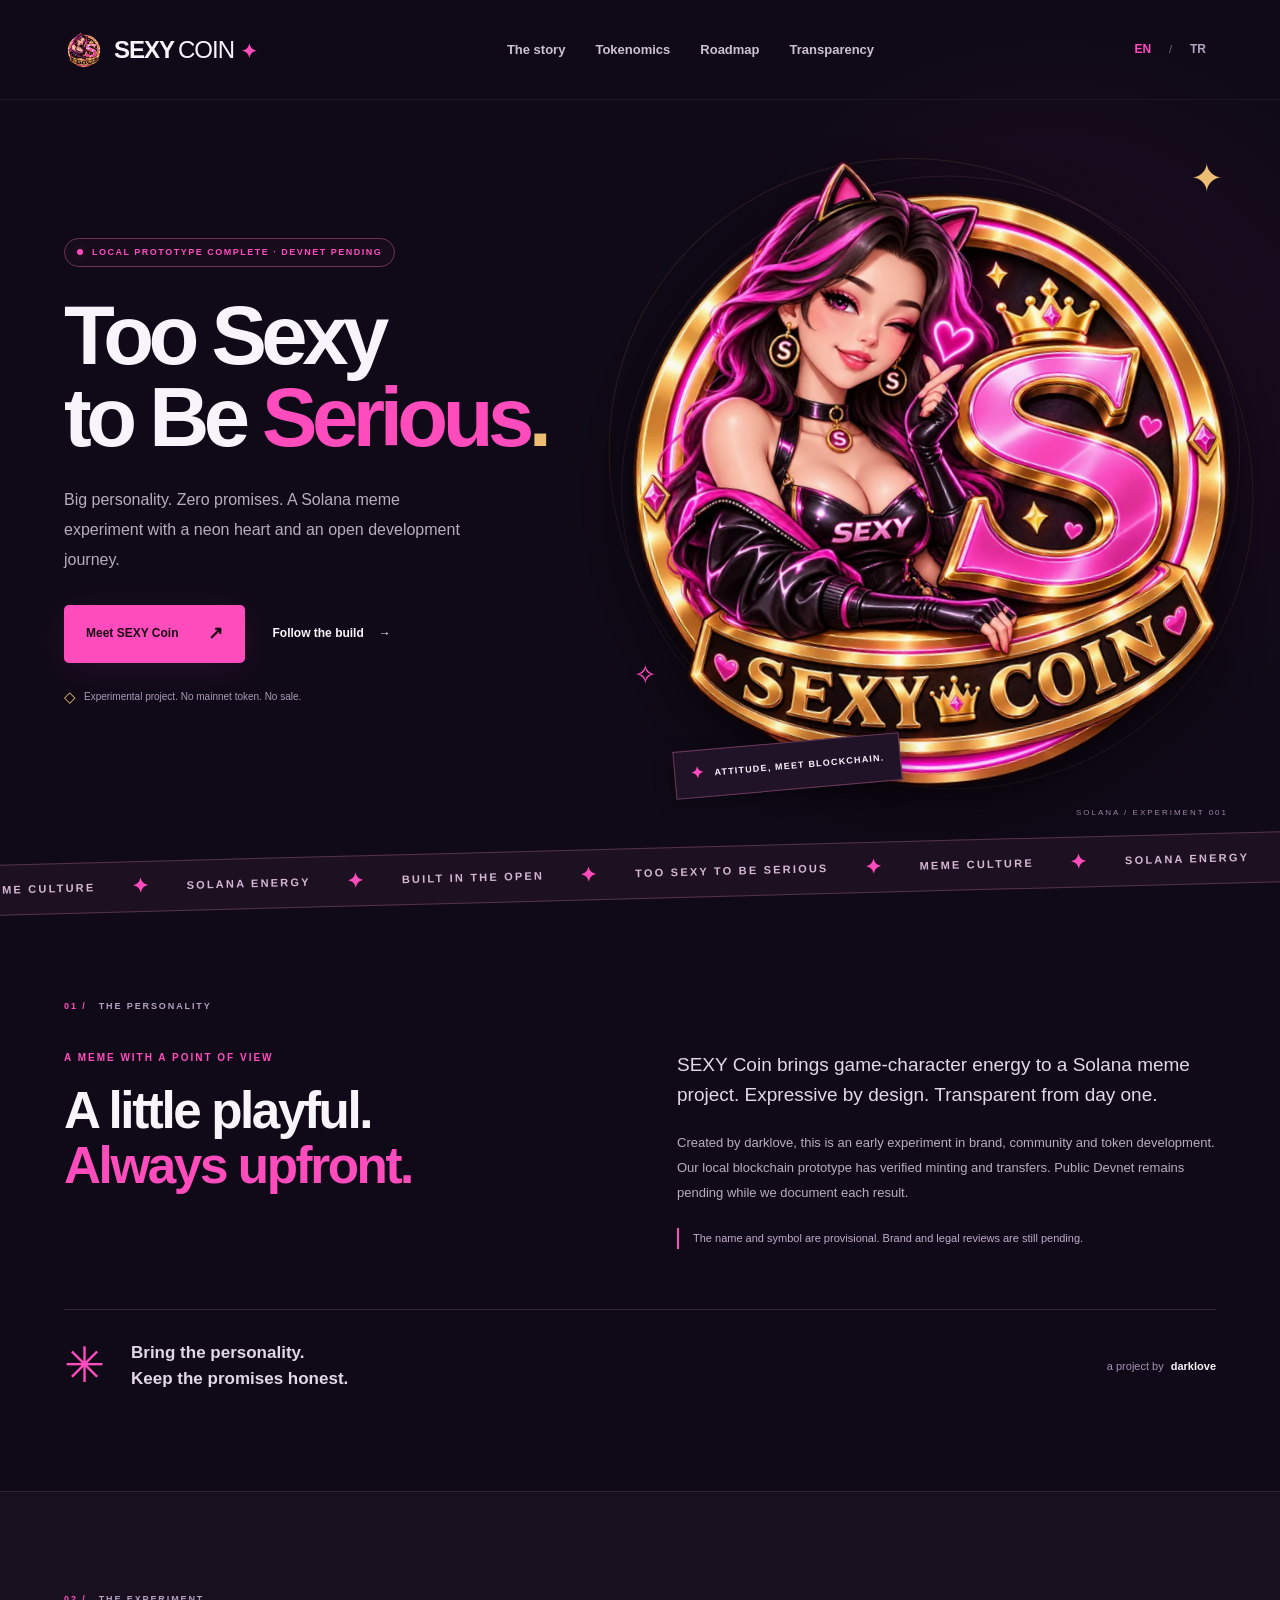
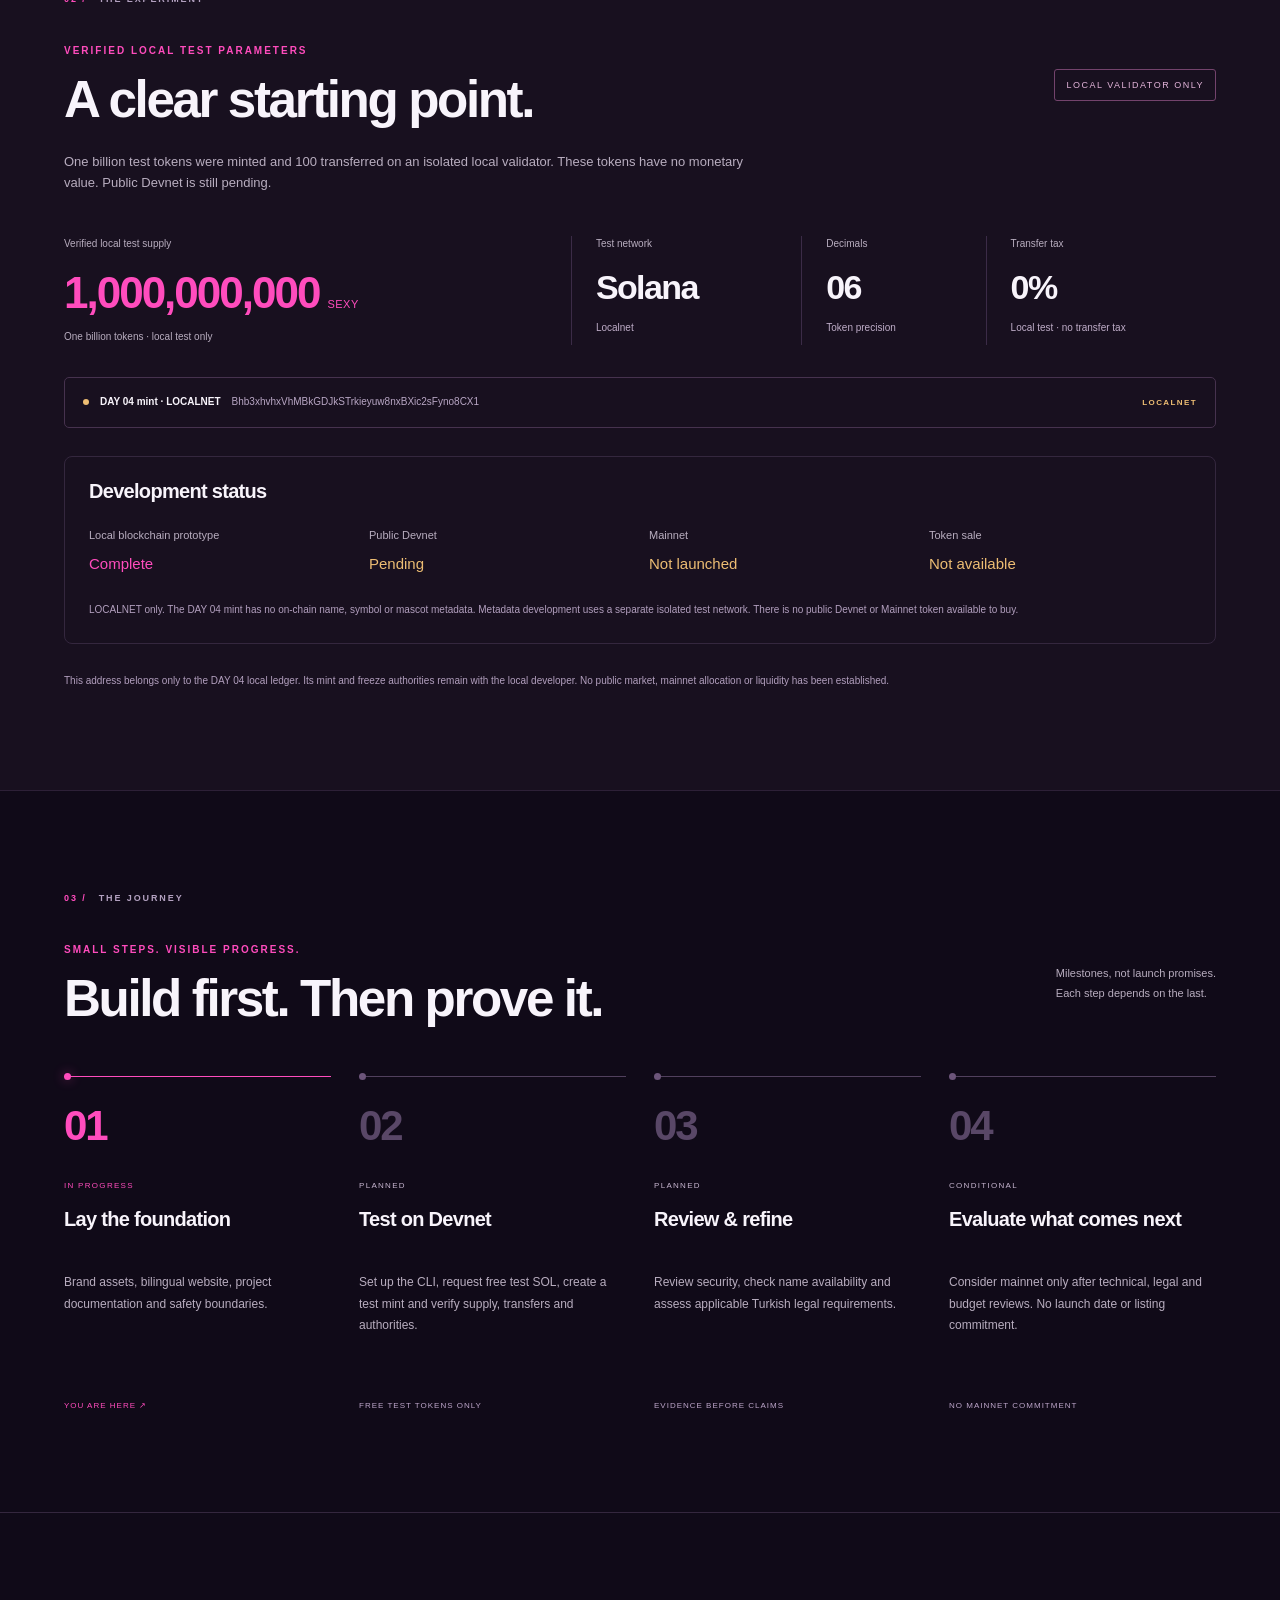
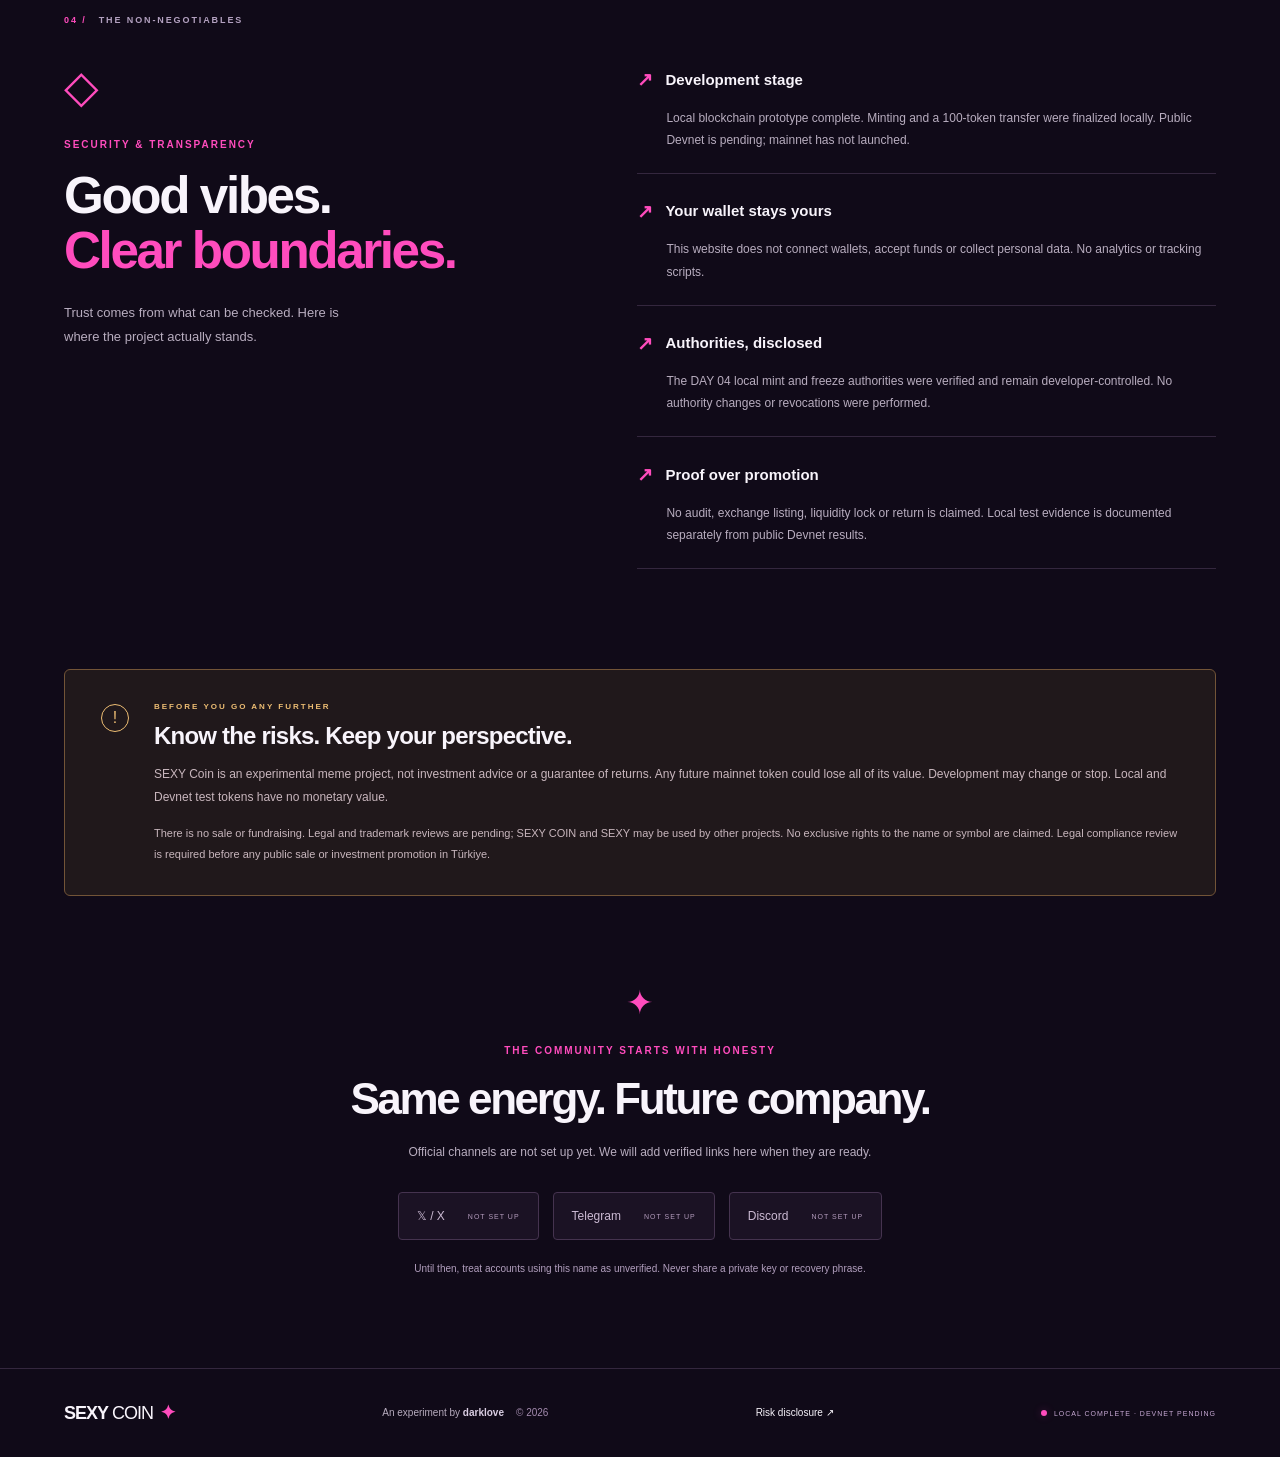
==== index.html @ 6f60ba25 "Publish informational local prototype and approved token identity assets" ====
<!doctype html>
<html lang="en">
<head>
  <meta charset="utf-8">
  <meta name="viewport" content="width=device-width, initial-scale=1">
  <meta name="theme-color" content="#100a18">
  <meta name="description" content="SEXY Coin — a Solana meme experiment by darklove. Local blockchain prototype complete; public Devnet pending. No mainnet token or sale.">
  <meta property="og:title" content="SEXY Coin · Too Sexy to Be Serious">
  <meta property="og:description" content="A little attitude. A lot of transparency. An experimental Solana project with a verified local blockchain prototype.">
  <meta property="og:type" content="website">
  <meta property="og:image" content="assets/social-card.png">
  <meta name="twitter:card" content="summary_large_image">
  <meta name="color-scheme" content="dark">
  <title>SEXY Coin · Too Sexy to Be Serious</title>
  <link rel="icon" href="assets/favicon.png" type="image/png">
  <link rel="stylesheet" href="styles.css">
  <script src="app.js" defer></script>
</head>
<body>
  <a class="skip-link" href="#main" data-i18n="skip">Skip to content</a>
  <div class="site-shell">
    <header class="site-header">
      <a class="wordmark" href="#home" aria-label="SEXY Coin home" data-i18n-aria="homeLabel">
        <img src="assets/favicon.png" width="40" height="40" alt="">
        <span>SEXY<span class="wordmark-light">COIN</span><span class="wordmark-star" aria-hidden="true">✦</span></span>
      </a>
      <nav class="desktop-nav" aria-label="Main navigation" data-i18n-aria="navLabel">
        <a href="#about" data-i18n="navAbout">The story</a>
        <a href="#tokenomics" data-i18n="navTokenomics">Tokenomics</a>
        <a href="#roadmap" data-i18n="navRoadmap">Roadmap</a>
        <a href="#security" data-i18n="navSecurity">Transparency</a>
      </nav>
      <div class="header-controls">
        <div class="language-switch" role="group" aria-label="Language" data-i18n-aria="languageLabel">
          <button type="button" data-language="en" aria-pressed="true" lang="en">EN</button>
          <span aria-hidden="true">/</span>
          <button type="button" data-language="tr" aria-pressed="false" lang="tr">TR</button>
        </div>
        <button class="menu-toggle" type="button" aria-expanded="false" aria-controls="mobile-nav" aria-label="Open navigation" data-i18n-aria="menuOpen"><span></span><span></span></button>
      </div>
      <nav id="mobile-nav" class="mobile-nav" aria-label="Mobile navigation" data-i18n-aria="mobileNavLabel" hidden>
        <a href="#about" data-i18n="navAbout">The story</a>
        <a href="#tokenomics" data-i18n="navTokenomics">Tokenomics</a>
        <a href="#roadmap" data-i18n="navRoadmap">Roadmap</a>
        <a href="#security" data-i18n="navSecurity">Transparency</a>
        <a href="#risk" data-i18n="navRisk">Read the risks</a>
      </nav>
    </header>

    <main id="main">
      <section id="home" class="hero section-wrap" aria-labelledby="hero-title">
        <div class="hero-copy">
          <p class="eyebrow status-pill"><span class="status-dot" aria-hidden="true"></span><span data-i18n="heroStatus">LOCAL PROTOTYPE COMPLETE · DEVNET PENDING</span></p>
          <h1 id="hero-title">Too Sexy<br>to Be <span class="serious">Serious<span class="title-dot">.</span></span></h1>
          <p class="hero-description" data-i18n="heroDescription">Big personality. Zero promises. A Solana meme experiment with a neon heart and an open development journey.</p>
          <div class="hero-actions">
            <a class="button button-primary" href="#about"><span data-i18n="explore">Meet SEXY Coin</span><span aria-hidden="true">↗</span></a>
            <a class="text-link" href="#roadmap"><span data-i18n="followBuild">Follow the build</span><span aria-hidden="true">→</span></a>
          </div>
          <p class="hero-note"><span aria-hidden="true">◇</span><span data-i18n="heroNote">Experimental project. No mainnet token. No sale.</span></p>
        </div>
        <div class="hero-art">
          <div class="orbit orbit-one" aria-hidden="true"></div><div class="orbit orbit-two" aria-hidden="true"></div>
          <span class="art-star star-one" aria-hidden="true">✦</span><span class="art-star star-two" aria-hidden="true">✧</span>
          <picture>
            <source type="image/webp" srcset="assets/mascot-480.webp 480w, assets/mascot-768.webp 768w, assets/mascot-1080.webp 1080w" sizes="(max-width: 760px) 90vw, 48vw">
            <img class="hero-mascot" src="assets/mascot-768.png" width="768" height="768" alt="SEXY Coin mascot with pink hair, cat ears and a gold coin emblem" data-i18n-alt="mascotAlt" fetchpriority="high">
          </picture>
          <div class="art-label"><span class="tiny-star" aria-hidden="true">✦</span><span data-i18n="artLabel">ATTITUDE, MEET BLOCKCHAIN.</span></div>
          <span class="art-coordinate" aria-hidden="true">SOLANA / EXPERIMENT 001</span>
        </div>
      </section>

      <div class="ticker" aria-hidden="true"><div>MEME CULTURE <span>✦</span> SOLANA ENERGY <span>✦</span> BUILT IN THE OPEN <span>✦</span> TOO SEXY TO BE SERIOUS <span>✦</span> MEME CULTURE <span>✦</span> SOLANA ENERGY <span>✦</span></div></div>

      <section id="about" class="about section-wrap section-space" aria-labelledby="about-title">
        <div class="section-index"><span>01 /</span><span data-i18n="aboutIndex">THE PERSONALITY</span></div>
        <div class="about-layout">
          <div><p class="eyebrow" data-i18n="aboutEyebrow">A MEME WITH A POINT OF VIEW</p><h2 id="about-title"><span data-i18n="aboutHeadingOne">A little playful.</span><br><span class="pink-text" data-i18n="aboutHeadingTwo">Always upfront.</span></h2></div>
          <div class="about-story"><p class="large-copy" data-i18n="aboutLead">SEXY Coin brings game-character energy to a Solana meme project. Expressive by design. Transparent from day one.</p><p data-i18n="aboutBody">Created by darklove, this is an early experiment in brand, community and token development. Our local blockchain prototype has verified minting and transfers. Public Devnet remains pending while we document each result.</p><p class="inline-note" data-i18n="aboutNote">The name and symbol are provisional. Brand and legal reviews are still pending.</p></div>
        </div>
        <div class="manifesto"><span aria-hidden="true">✳</span><p data-i18n="manifesto">Bring the personality.<br>Keep the promises honest.</p><span class="manifesto-credit">a project by <strong>darklove</strong></span></div>
      </section>

      <section id="tokenomics" class="tokenomics section-space" aria-labelledby="tokenomics-title">
        <div class="section-wrap">
          <div class="section-index"><span>02 /</span><span data-i18n="tokenIndex">THE EXPERIMENT</span></div>
          <div class="section-heading"><div><p class="eyebrow" data-i18n="tokenEyebrow">VERIFIED LOCAL TEST PARAMETERS</p><h2 id="tokenomics-title" data-i18n="tokenHeading">A clear starting point.</h2></div><span class="outline-badge" data-i18n="devnetOnly">LOCAL VALIDATOR ONLY</span></div>
          <p class="section-intro" data-i18n="tokenIntro">One billion test tokens were minted and 100 transferred on an isolated local validator. These tokens have no monetary value. Public Devnet is still pending.</p>
          <dl class="token-stats">
            <div class="stat-main"><dt data-i18n="supplyLabel">Verified local test supply</dt><dd>1,000,000,000<span>SEXY</span></dd><p data-i18n="supplyNote">One billion tokens · local test only</p></div>
            <div><dt data-i18n="networkLabel">Test network</dt><dd>Solana<span>Localnet</span></dd></div>
            <div><dt data-i18n="decimalsLabel">Decimals</dt><dd>06<span data-i18n="precision">Token precision</span></dd></div>
            <div><dt data-i18n="taxLabel">Transfer tax</dt><dd>0%<span data-i18n="taxNote">Local test · no transfer tax</span></dd></div>
          </dl>
          <div class="mint-status"><span class="status-dot muted-dot" aria-hidden="true"></span><strong data-i18n="mintLabel">DAY 04 mint · LOCALNET</strong><span data-i18n="mintValue">Bhb3xhvhxVhMBkGDJkSTrkieyuw8nxBXic2sFyno8CX1</span><span class="mint-tag" data-i18n="mintTag">LOCALNET</span></div>

          <div class="development-status" aria-labelledby="development-title">
            <h3 id="development-title" data-i18n="developmentHeading">Development status</h3>
            <dl class="development-grid">
              <div data-status="local"><dt data-i18n="localPrototype">Local blockchain prototype</dt><dd data-i18n="localComplete">Complete</dd></div>
              <div data-status="devnet"><dt data-i18n="publicDevnet">Public Devnet</dt><dd data-i18n="devnetPending">Pending</dd></div>
              <div data-status="mainnet"><dt>Mainnet</dt><dd data-i18n="mainnetNotLaunched">Not launched</dd></div>
              <div data-status="sale"><dt data-i18n="tokenSale">Token sale</dt><dd data-i18n="saleNotAvailable">Not available</dd></div>
            </dl>
            <p class="fine-print" data-i18n="localIdentityNote">LOCALNET only. The DAY 04 mint has no on-chain name, symbol or mascot metadata. Metadata development uses a separate isolated test network. There is no public Devnet or Mainnet token available to buy.</p>
          </div>
          <p class="fine-print" data-i18n="allocationNote">This address belongs only to the DAY 04 local ledger. Its mint and freeze authorities remain with the local developer. No public market, mainnet allocation or liquidity has been established.</p>
        </div>
      </section>

      <section id="roadmap" class="roadmap section-wrap section-space" aria-labelledby="roadmap-title">
        <div class="section-index"><span>03 /</span><span data-i18n="roadmapIndex">THE JOURNEY</span></div>
        <div class="section-heading"><div><p class="eyebrow" data-i18n="roadmapEyebrow">SMALL STEPS. VISIBLE PROGRESS.</p><h2 id="roadmap-title" data-i18n="roadmapHeading">Build first. Then prove it.</h2></div><p class="heading-aside" data-i18n="roadmapAside">Milestones, not launch promises.<br>Each step depends on the last.</p></div>
        <ol class="roadmap-list">
          <li class="current"><div class="phase-marker">01</div><span class="phase-status" data-i18n="inProgress">IN PROGRESS</span><h3 data-i18n="phase1Title">Lay the foundation</h3><p data-i18n="phase1Body">Brand assets, bilingual website, project documentation and safety boundaries.</p><span class="phase-foot" data-i18n="phase1Foot">YOU ARE HERE ↗</span></li>
          <li><div class="phase-marker">02</div><span class="phase-status" data-i18n="planned">PLANNED</span><h3 data-i18n="phase2Title">Test on Devnet</h3><p data-i18n="phase2Body">Set up the CLI, request free test SOL, create a test mint and verify supply, transfers and authorities.</p><span class="phase-foot" data-i18n="phase2Foot">FREE TEST TOKENS ONLY</span></li>
          <li><div class="phase-marker">03</div><span class="phase-status" data-i18n="planned">PLANNED</span><h3 data-i18n="phase3Title">Review & refine</h3><p data-i18n="phase3Body">Review security, check name availability and assess applicable Turkish legal requirements.</p><span class="phase-foot" data-i18n="phase3Foot">EVIDENCE BEFORE CLAIMS</span></li>
          <li><div class="phase-marker">04</div><span class="phase-status" data-i18n="conditional">CONDITIONAL</span><h3 data-i18n="phase4Title">Evaluate what comes next</h3><p data-i18n="phase4Body">Consider mainnet only after technical, legal and budget reviews. No launch date or listing commitment.</p><span class="phase-foot" data-i18n="phase4Foot">NO MAINNET COMMITMENT</span></li>
        </ol>
      </section>

      <section id="security" class="security section-wrap section-space" aria-labelledby="security-title">
        <div class="section-index"><span>04 /</span><span data-i18n="securityIndex">THE NON-NEGOTIABLES</span></div>
        <div class="security-layout"><div class="security-copy"><span class="security-symbol" aria-hidden="true">◇</span><p class="eyebrow" data-i18n="securityEyebrow">SECURITY & TRANSPARENCY</p><h2 id="security-title"><span data-i18n="securityHeadingOne">Good vibes.</span><br><span class="pink-text" data-i18n="securityHeadingTwo">Clear boundaries.</span></h2><p data-i18n="securityIntro">Trust comes from what can be checked. Here is where the project actually stands.</p></div>
        <dl class="transparency-list">
          <div><dt><span aria-hidden="true">↗</span><span data-i18n="security1Title">Development stage</span></dt><dd data-i18n="security1Body">Local blockchain prototype complete. Minting and a 100-token transfer were finalized locally. Public Devnet is pending; mainnet has not launched.</dd></div>
          <div><dt><span aria-hidden="true">↗</span><span data-i18n="security2Title">Your wallet stays yours</span></dt><dd data-i18n="security2Body">This website does not connect wallets, accept funds or collect personal data. No analytics or tracking scripts.</dd></div>
          <div><dt><span aria-hidden="true">↗</span><span data-i18n="security3Title">Authorities, disclosed</span></dt><dd data-i18n="security3Body">The DAY 04 local mint and freeze authorities were verified and remain developer-controlled. No authority changes or revocations were performed.</dd></div>
          <div><dt><span aria-hidden="true">↗</span><span data-i18n="security4Title">Proof over promotion</span></dt><dd data-i18n="security4Body">No audit, exchange listing, liquidity lock or return is claimed. Local test evidence is documented separately from public Devnet results.</dd></div>
        </dl></div>
      </section>

      <section id="risk" class="risk section-wrap" aria-labelledby="risk-title"><div class="risk-panel"><div class="risk-icon" aria-hidden="true">!</div><div><p class="eyebrow" data-i18n="riskEyebrow">BEFORE YOU GO ANY FURTHER</p><h2 id="risk-title" data-i18n="riskHeading">Know the risks. Keep your perspective.</h2><p data-i18n="riskBody">SEXY Coin is an experimental meme project, not investment advice or a guarantee of returns. Any future mainnet token could lose all of its value. Development may change or stop. Local and Devnet test tokens have no monetary value.</p><p class="risk-secondary" data-i18n="riskSecondary">There is no sale or fundraising. Legal and trademark reviews are pending; SEXY COIN and SEXY may be used by other projects. No exclusive rights to the name or symbol are claimed. Legal compliance review is required before any public sale or investment promotion in Türkiye.</p></div></div></section>

      <section id="community" class="community section-wrap section-space" aria-labelledby="community-title"><span class="community-star" aria-hidden="true">✦</span><p class="eyebrow" data-i18n="communityEyebrow">THE COMMUNITY STARTS WITH HONESTY</p><h2 id="community-title" data-i18n="communityHeading">Same energy. Future company.</h2><p data-i18n="communityBody">Official channels are not set up yet. We will add verified links here when they are ready.</p><div class="community-links"><button type="button" disabled><span>𝕏 / X</span><small data-i18n="notSetUp">NOT SET UP</small></button><button type="button" disabled><span>Telegram</span><small data-i18n="notSetUp">NOT SET UP</small></button><button type="button" disabled><span>Discord</span><small data-i18n="notSetUp">NOT SET UP</small></button></div><p class="fine-print" data-i18n="communityNote">Until then, treat accounts using this name as unverified. Never share a private key or recovery phrase.</p></section>
    </main>

    <footer class="site-footer section-wrap"><a class="wordmark footer-wordmark" href="#home"><span>SEXY<span class="wordmark-light">COIN</span><span class="wordmark-star" aria-hidden="true">✦</span></span></a><p><span data-i18n="footerBy">An experiment by</span> <strong>darklove</strong><span class="footer-year">© 2026</span></p><a href="#risk" data-i18n="footerRisk">Risk disclosure ↗</a><span class="footer-network"><span class="status-dot" aria-hidden="true"></span><span data-i18n="footerStatus">LOCAL COMPLETE · DEVNET PENDING</span></span></footer>
  </div>
  <noscript><p class="noscript-note">English content is available without JavaScript. Türkçe dil seçimi ve mobil menü için JavaScript gerekir; bölüm bağlantıları: <a href="#about">Hakkında</a> · <a href="#tokenomics">Tokenomics</a> · <a href="#roadmap">Yol haritası</a> · <a href="#security">Şeffaflık</a> · <a href="#risk">Riskler</a>.</p></noscript>
</body>
</html>
---- styles.css ----
@charset "UTF-8";
:root{--bg:#100a18;--surface:#17101f;--text:#f8f4fb;--muted:#b8adbf;--pink:#ff4cbd;--purple:#b79aff;--gold:#edbd73;--line:#34273e;--font:"Segoe UI",Arial,sans-serif}
*{box-sizing:border-box}html{scroll-behavior:smooth;scroll-padding-top:100px}body{margin:0;background:var(--bg);color:var(--text);font-family:var(--font);font-size:16px;line-height:1.65;-webkit-font-smoothing:antialiased}button,a{-webkit-tap-highlight-color:transparent}a{color:inherit;text-decoration:none}button{font:inherit}button:not(:disabled),a{touch-action:manipulation}button:not(:disabled){cursor:pointer}button:disabled{cursor:default}a:focus-visible,button:focus-visible{outline:3px solid var(--gold);outline-offset:6px}img{display:block;max-width:100%;height:auto}h1,h2,h3,p{margin:0}h1,h2,h3{line-height:1.08}h2{font-size:clamp(34px,4vw,54px);letter-spacing:-2.4px;font-weight:750}h3{font-size:22px;letter-spacing:-.7px}p{color:var(--muted)}.site-shell{overflow:clip}.section-wrap{max-width:1328px;padding-left:64px;padding-right:64px;margin:0 auto}.section-space{padding-top:100px;padding-bottom:100px}.site-header{height:100px;max-width:1440px;padding:0 64px;display:flex;align-items:center;justify-content:space-between;margin:auto;border-bottom:1px solid #ffffff0b;position:relative;z-index:5}.wordmark{display:inline-flex;align-items:center;gap:10px;font-weight:900;font-size:24px;letter-spacing:-1px;white-space:nowrap}.wordmark-light{font-weight:400;margin-left:4px}.wordmark-star{font-size:19px;color:var(--pink);margin-left:7px}.desktop-nav{display:flex;align-items:center;gap:30px;font-size:13px;font-weight:600;color:#ccc1d2}.desktop-nav a:hover,.text-link:hover,.site-footer a:hover{color:var(--pink)}.header-controls{display:flex;align-items:center;gap:16px}.language-switch{display:flex;align-items:center;gap:8px;font-size:11px;color:#74657c;white-space:nowrap}.language-switch button{border:0;background:none;color:#b2a4bd;padding:11px 6px;min-width:36px;min-height:44px;font-size:12px;font-weight:700}.language-switch button[aria-pressed=true]{color:var(--pink)}.menu-toggle{display:none}.mobile-nav[hidden]{display:none}.skip-link{position:fixed;top:-100px;left:16px;background:var(--pink);color:#180a17;padding:12px;z-index:99}.skip-link:focus{top:12px}.hero{display:grid;grid-template-columns:1.02fr 1fr;align-items:center;min-height:700px;position:relative;padding-top:54px;padding-bottom:55px}.hero:before{content:"";width:750px;height:750px;position:absolute;right:-150px;top:-85px;pointer-events:none;background:radial-gradient(ellipse,#a913731c,transparent 67%)}.hero-copy{position:relative;z-index:2}.eyebrow{font-size:10px;font-weight:750;letter-spacing:2px;color:var(--pink);text-transform:uppercase}.status-pill{display:inline-flex;align-items:center;gap:9px;border:1px solid #713354;border-radius:30px;padding:6px 12px;font-size:9px;letter-spacing:1.5px;background:#ff4cbd06}.status-dot{display:inline-block;width:6px;height:6px;background:var(--pink);border-radius:50%;flex-shrink:0;box-shadow:0 0 9px #ff4cbd44}.hero h1{font-size:clamp(64px,6.5vw,94px);letter-spacing:-5.5px;line-height:.99;margin-top:28px;font-weight:850;position:relative}.serious{color:var(--pink)}.title-dot{color:var(--gold)}.hero-description{font-size:16px;max-width:415px;line-height:1.85;margin-top:26px}.hero-actions{display:flex;align-items:center;gap:27px;margin-top:31px}.button{display:inline-flex;align-items:center;justify-content:center;gap:30px;padding:14px 22px;font-size:12px;font-weight:750;border-radius:5px;min-height:48px}.button-primary{background:var(--pink);color:#180b15;box-shadow:0 6px 34px #ff4cbd16;transition:background .2s,transform .2s}.button-primary:hover{background:#ff83d0;transform:translateY(-2px)}.button-primary span:last-child{font-size:18px}.text-link{display:inline-flex;gap:15px;font-size:12px;font-weight:650;align-items:center;min-height:44px}.hero-note{font-size:10px;display:flex;align-items:center;gap:8px;margin-top:22px;color:#ab9bb5}.hero-note>span:first-child{color:var(--gold);font-size:15px}.hero-art{position:relative;min-width:0;isolation:isolate;aspect-ratio:1;display:flex;align-items:center;justify-content:center}.hero-art picture{display:block;width:112%;max-width:none;position:relative;z-index:1;flex-shrink:0}.hero-mascot{filter:drop-shadow(0 14px 35px #050206);transform:rotate(-6deg);width:100%}.orbit{position:absolute;border:1px solid #8b517b40;width:110%;height:92%;border-radius:50%;transform:rotate(-28deg);z-index:0}.orbit-two{width:116%;height:96%;transform:rotate(37deg);border-color:#c59c5726}.art-star{position:absolute;color:var(--gold);z-index:2}.star-one{right:-8px;top:-9px;font-size:40px}.star-two{left:-12px;bottom:95px;font-size:27px;color:var(--pink)}.art-label{position:absolute;z-index:3;bottom:2px;left:5%;background:#201328;border:1px solid #6a3858;padding:10px 15px;display:flex;gap:10px;align-items:center;transform:rotate(-5deg);font-size:9px;font-weight:700;letter-spacing:1.2px;box-shadow:0 6px 20px #0005}.tiny-star{color:var(--pink);font-size:16px}.art-coordinate{position:absolute;right:-12px;bottom:-26px;font-size:8px;letter-spacing:2px;color:#9b88a7}.ticker{height:51px;display:flex;align-items:center;overflow:hidden;border-top:1px solid #543349;border-bottom:1px solid #543349;background:#1d1021;transform:rotate(-1.5deg);width:103%;margin-left:-1.5%;position:relative}.ticker>div{display:flex;gap:36px;align-items:center;white-space:nowrap;color:#d4b8d2;font-size:11px;letter-spacing:2.2px;font-weight:650}.ticker span{color:var(--pink);font-size:20px}.section-index{display:flex;gap:12px;font-size:9px;letter-spacing:1.9px;font-weight:650;color:#b3a1c0;margin-bottom:36px}.section-index>span:first-child{color:var(--pink)}.about-layout{display:grid;grid-template-columns:1fr 1fr;gap:74px}.about h2{margin-top:17px}.pink-text{color:var(--pink)}.about-story .large-copy{font-size:19px;line-height:1.6;color:#e2d8e8;margin-bottom:21px}.about-story>p:not(.large-copy){font-size:13px;line-height:1.9}.about-story .inline-note{font-size:11px!important;border-left:2px solid var(--pink);padding-left:14px;margin-top:23px;color:#c0accb}.manifesto{display:flex;align-items:center;gap:26px;margin-top:60px;border-top:1px solid var(--line);padding-top:30px}.manifesto>span:first-child{font-size:49px;line-height:1;color:var(--pink)}.manifesto p{color:#e2d8e8;font-size:17px;line-height:1.5;font-weight:550}.manifesto-credit{margin-left:auto;color:#a791b4;font-size:11px}.manifesto-credit strong{color:var(--text);font-weight:600;margin-left:4px}.tokenomics{background:#18101f;border-top:1px solid #2d2037;border-bottom:1px solid #2d2037}.section-heading{display:flex;justify-content:space-between;gap:25px;align-items:center}.section-heading h2{margin-top:12px}.outline-badge{display:inline-block;border:1px solid #73436c;color:#e3b4da;font-size:9px;letter-spacing:1.5px;padding:8px 11px;border-radius:3px;white-space:nowrap}.section-intro{font-size:13px;max-width:700px;margin-top:24px}.token-stats{display:grid;grid-template-columns:2.2fr 1fr .8fr 1fr;margin:42px 0 32px}.token-stats>div{padding:0 24px;border-left:1px solid #3b2b47}.token-stats>div:first-child{padding-left:0;border-left:0}.token-stats dt{font-size:10px;color:var(--muted);margin-bottom:17px}.token-stats dd{font-size:34px;font-weight:650;line-height:1.1;margin:0;letter-spacing:-1.6px}.token-stats dd span{font-size:10px;letter-spacing:0;font-weight:500;line-height:1.6;display:block;color:#bfadc8;margin-top:13px}.token-stats .stat-main dd{font-size:44px;letter-spacing:-2px;color:var(--pink)}.token-stats .stat-main dd span{display:inline-block;margin:0 0 0 8px;color:var(--pink);font-size:11px;letter-spacing:.5px}.stat-main>p{font-size:10px;margin-top:11px}.mint-status{display:flex;align-items:center;gap:11px;border:1px solid #46324e;border-radius:5px;padding:16px 18px;font-size:10px;flex-wrap:wrap}.muted-dot{background:var(--gold);box-shadow:none}.mint-status strong{font-weight:650}.mint-status>span:nth-last-child(2){color:#b8a6c4}.mint-tag{margin-left:auto;color:var(--gold);font-size:8px;font-weight:750;letter-spacing:1.4px}.fine-print{font-size:10px;line-height:1.8;color:#b29fbe;margin-top:17px}.heading-aside{font-size:11px;line-height:1.8;max-width:220px}.roadmap-list{list-style:none;display:grid;grid-template-columns:repeat(4,1fr);padding:0;gap:28px;margin:50px 0 0}.roadmap-list li{border-top:1px solid #51405d;padding-top:28px;position:relative}.roadmap-list li:before{content:"";position:absolute;width:7px;height:7px;top:-4px;left:0;background:#6c557a;border-radius:50%}.roadmap-list .current{border-top-color:var(--pink)}.roadmap-list .current:before{background:var(--pink);box-shadow:0 0 12px #ff4cbd77}.phase-marker{font-size:42px;line-height:1;color:#594767;font-weight:700;letter-spacing:-2px;margin-bottom:23px}.current .phase-marker{color:var(--pink)}.phase-status{font-size:8px;letter-spacing:1.3px;color:#c6b5cf}.current .phase-status{color:var(--pink)}.roadmap-list h3{margin-top:13px;min-height:48px;font-size:20px}.roadmap-list p{font-size:12px;line-height:1.8;margin-top:15px;min-height:105px}.phase-foot{display:block;font-size:8px;letter-spacing:1px;color:#bda6ca;margin-top:22px}.current .phase-foot{color:var(--pink)}.security{border-top:1px solid var(--line)}.security-layout{display:grid;grid-template-columns:.9fr 1.1fr;gap:100px}.security-symbol{font-size:45px;color:var(--pink);line-height:1;display:block;margin-bottom:28px}.security-copy h2{margin-top:14px}.security-copy>p:last-child{font-size:13px;line-height:1.8;margin-top:23px;max-width:310px}.transparency-list{margin:0}.transparency-list>div{padding:22px 0;border-bottom:1px solid var(--line)}.transparency-list>div:first-child{padding-top:0}.transparency-list dt{display:flex;align-items:center;gap:12px;font-size:15px;font-weight:600}.transparency-list dt>span:first-child{color:var(--pink);font-size:19px}.transparency-list dd{font-size:12px;color:var(--muted);line-height:1.85;margin:11px 0 0 29px}.risk-panel{display:flex;gap:25px;padding:30px 36px;border:1px solid #725437;background:#20181b;border-radius:6px}.risk-icon{border:1px solid var(--gold);color:var(--gold);border-radius:50%;height:28px;width:28px;display:flex;align-items:center;justify-content:center;flex-shrink:0;margin-top:4px;font-size:16px}.risk .eyebrow{color:var(--gold);font-size:8px}.risk h2{font-size:24px;letter-spacing:-.8px;margin-top:10px}.risk p:not(.eyebrow){font-size:12px;line-height:1.9;color:#c8b6bd;margin-top:14px}.risk .risk-secondary{font-size:11px!important}.community{text-align:center;padding-top:90px;padding-bottom:90px}.community-star{display:inline-block;font-size:33px;line-height:1;color:var(--pink);margin-bottom:24px}.community h2{font-size:44px;margin-top:16px}.community>p:not(.eyebrow){font-size:12px;margin-top:20px}.community-links{display:flex;gap:14px;justify-content:center;margin-top:30px}.community-links button{display:flex;align-items:center;gap:23px;background:#1b1224;border:1px solid #45334f;border-radius:4px;color:#cbbad3;padding:13px 18px;font-size:12px;opacity:1;min-height:48px}.community-links small{font-size:7px;color:#b49cbd;letter-spacing:1px}.community .fine-print{font-size:10px!important;max-width:650px;margin:20px auto 0}.site-footer{padding-top:28px;padding-bottom:28px;border-top:1px solid var(--line);display:flex;align-items:center;justify-content:space-between;gap:24px}.footer-wordmark{font-size:18px}.site-footer>p,.site-footer>a:not(.wordmark){font-size:10px}.site-footer strong{font-weight:600;color:#d9cde2}.footer-year{margin-left:12px;color:#a38bae}.footer-network{font-size:7px;letter-spacing:1px;color:#c7a9d4;display:flex;align-items:center;gap:7px}.noscript-note{background:#281730;color:white;padding:20px;font-size:13px;text-align:center}.noscript-note a{text-decoration:underline}
@media(min-width:1450px){.hero{min-height:760px}.hero h1{font-size:96px}}
@media(max-width:1100px){.section-wrap{padding-left:40px;padding-right:40px}.site-header{padding:0 40px}.desktop-nav{gap:20px;font-size:12px}.hero{min-height:650px}.hero h1{font-size:76px;letter-spacing:-4.5px}.hero-description{font-size:14px;max-width:350px}.hero-actions{gap:16px}.button{gap:20px;padding:13px 18px}.hero-art picture{width:108%}.art-label{font-size:7px;left:0}.token-stats .stat-main dd{font-size:36px}.token-stats dd{font-size:29px}.token-stats>div{padding:0 18px}.security-layout{gap:60px}.roadmap-list{gap:20px}.roadmap-list h3{font-size:18px}.roadmap-list p{min-height:130px}.site-footer{gap:15px}.footer-network{font-size:6px}}
@media(max-width:900px){.desktop-nav{gap:15px}.wordmark{font-size:20px;gap:6px}.wordmark img{width:32px;height:32px}.hero h1{font-size:65px;letter-spacing:-4px}.hero{min-height:600px}.hero-actions{gap:10px;flex-wrap:wrap}.text-link{font-size:11px}.hero-note{font-size:9px;max-width:300px}.art-coordinate{font-size:6px}.about-layout{gap:40px}.token-stats{grid-template-columns:1.6fr 1fr}.token-stats>div{padding:20px 24px}.token-stats>div:nth-child(3){border-left:0;padding-left:0}.token-stats>div:first-child{padding-top:20px}.token-stats dd{font-size:32px}.roadmap-list{grid-template-columns:1fr 1fr;gap:40px}.roadmap-list h3{min-height:0}.roadmap-list p{min-height:65px}.security-layout{gap:36px;grid-template-columns:1fr 1.1fr}.site-footer{flex-wrap:wrap}.footer-network{font-size:7px}}
@media(max-width:760px){html{scroll-padding-top:25px}.section-wrap{padding-left:24px;padding-right:24px}.site-header{height:80px;padding:0 24px}.desktop-nav{display:none}.menu-toggle{display:flex;flex-direction:column;justify-content:center;gap:6px;width:44px;height:44px;background:transparent;border:1px solid #493152;border-radius:4px;padding:10px}.menu-toggle span{height:1px;background:#f4d6ef;width:22px}.header-controls{gap:10px}.mobile-nav{position:absolute;top:79px;left:0;right:0;padding:15px 24px;background:#1d1128;border-bottom:1px solid #50385d;box-shadow:0 15px 30px #0004}.mobile-nav a{display:block;font-size:14px;padding:13px 0}.hero{grid-template-columns:1fr;padding-top:40px;padding-bottom:46px;min-height:auto;gap:15px}.hero-copy{text-align:left}.hero h1{font-size:clamp(61px,11vw,85px);letter-spacing:-4px;margin-top:23px;max-width:580px}.hero-description{max-width:420px;font-size:14px;margin-top:23px}.status-pill{font-size:8px;letter-spacing:1.15px}.hero-actions{gap:24px;margin-top:24px}.button{font-size:11px;padding:13px 19px}.text-link{font-size:11px}.hero-note{max-width:none;font-size:9px;margin-top:14px}.hero-art{width:min(100%,460px);margin:15px auto 0}.hero-art picture{width:94%}.orbit{width:100%;height:89%}.orbit-two{width:104%;height:91%}.star-one{top:7px;right:3px;font-size:30px}.star-two{left:0;bottom:65px}.art-label{left:7%;bottom:5px;font-size:7px;padding:6px 12px}.art-coordinate{bottom:-16px;right:10px;font-size:6px}.ticker{height:42px;margin-top:10px}.ticker>div{font-size:9px;gap:25px;letter-spacing:1.7px}.ticker span{font-size:16px}.section-space{padding-top:65px;padding-bottom:65px}.section-index{margin-bottom:28px;font-size:8px}.about-layout{grid-template-columns:1fr;gap:26px}h2{font-size:36px;letter-spacing:-1.7px}.eyebrow{font-size:8px;letter-spacing:1.8px}.about-story .large-copy{font-size:17px}.about-story>p:not(.large-copy){font-size:12px}.manifesto{margin-top:36px;gap:17px;flex-wrap:wrap;padding-top:26px}.manifesto>span:first-child{font-size:41px}.manifesto p{font-size:15px}.manifesto-credit{font-size:9px}.section-heading{align-items:flex-start;flex-wrap:wrap;gap:18px}.section-heading h2{max-width:450px}.outline-badge{font-size:8px;padding:6px 9px}.section-intro{font-size:12px;margin-top:19px}.token-stats{margin:23px 0 25px;grid-template-columns:1fr 1fr;row-gap:15px}.token-stats>div{padding:5px 16px!important}.token-stats>div:nth-child(odd){padding-left:0!important}.token-stats dt{font-size:9px;margin-bottom:13px}.token-stats dd,.token-stats .stat-main dd{font-size:26px;letter-spacing:-1px}.token-stats .stat-main dd span{display:block;margin:7px 0 0;font-size:10px}.token-stats dd span{font-size:9px;margin-top:7px}.stat-main>p{font-size:9px}.mint-status{padding:14px 12px;gap:8px;font-size:9px}.mint-status>span:nth-last-child(2){flex-basis:100%;order:3;margin-left:14px}.mint-tag{font-size:7px}.fine-print{font-size:9px}.heading-aside{font-size:10px}.roadmap-list{grid-template-columns:1fr 1fr;gap:35px 22px;margin-top:35px}.phase-marker{font-size:35px;margin-bottom:18px}.phase-status{font-size:7px;letter-spacing:1px}.roadmap-list h3{font-size:18px;line-height:1.2;min-height:44px}.roadmap-list p{font-size:11px;min-height:100px}.phase-foot{font-size:7px;letter-spacing:.7px}.security-layout{grid-template-columns:1fr;gap:35px}.security-symbol{font-size:37px;margin-bottom:20px}.security-copy>p:last-child{max-width:100%;font-size:12px;margin-top:19px}.transparency-list dt{font-size:14px}.transparency-list dd{font-size:11px}.risk-panel{padding:23px 20px;gap:14px}.risk-icon{height:22px;width:22px;font-size:13px}.risk .eyebrow{font-size:7px;letter-spacing:1.1px}.risk h2{font-size:22px;line-height:1.2}.risk p:not(.eyebrow){font-size:11px}.risk .risk-secondary{font-size:10px!important}.community h2{font-size:34px;letter-spacing:-1.5px}.community>p:not(.eyebrow){font-size:11px}.community-links{flex-wrap:wrap;gap:10px;margin-top:25px}.community-links button{padding:11px 13px;gap:14px;font-size:11px}.community-links small{font-size:6px}.community .fine-print{font-size:9px!important}.site-footer{padding-top:24px;padding-bottom:24px;display:grid;grid-template-columns:1fr 1fr;gap:17px}.site-footer>p{font-size:9px}.site-footer>p,.footer-network{text-align:right;justify-content:flex-end}.site-footer>a:not(.wordmark){font-size:9px}.footer-wordmark{font-size:18px}.footer-year{margin-left:6px}}
@media(max-width:370px){.section-wrap{padding-left:20px;padding-right:20px}.site-header{padding:0 20px}.hero h1{font-size:58px}.hero-actions{gap:15px}.token-stats .stat-main dd{font-size:23px}.roadmap-list{gap:30px 18px}.roadmap-list h3{font-size:16px}.risk-panel{padding:20px 15px}.community h2{font-size:31px}.manifesto-credit{margin-left:58px}.footer-network{font-size:6px}}
@media(prefers-reduced-motion:reduce){html{scroll-behavior:auto}*,*:before,*:after{animation:none!important;transition:none!important}}

/* Verified local prototype status; long addresses wrap on narrow screens. */
.mint-status [data-i18n=mintValue]{overflow-wrap:anywhere;word-break:break-word;min-width:0}.development-status{margin:28px 0;padding:24px;border:1px solid var(--line);border-radius:8px}.development-status h3{font-size:20px}.development-grid{display:grid;grid-template-columns:repeat(4,minmax(0,1fr));gap:18px;margin:24px 0}.development-grid dt{font-size:11px;color:var(--muted)}.development-grid dd{margin:8px 0 0;font-size:15px;color:var(--gold)}.development-grid [data-status=local] dd{color:var(--pink)}@media(max-width:760px){.development-status{padding:18px}.development-grid{grid-template-columns:repeat(2,minmax(0,1fr));gap:22px 14px}.development-grid dd{font-size:14px}}
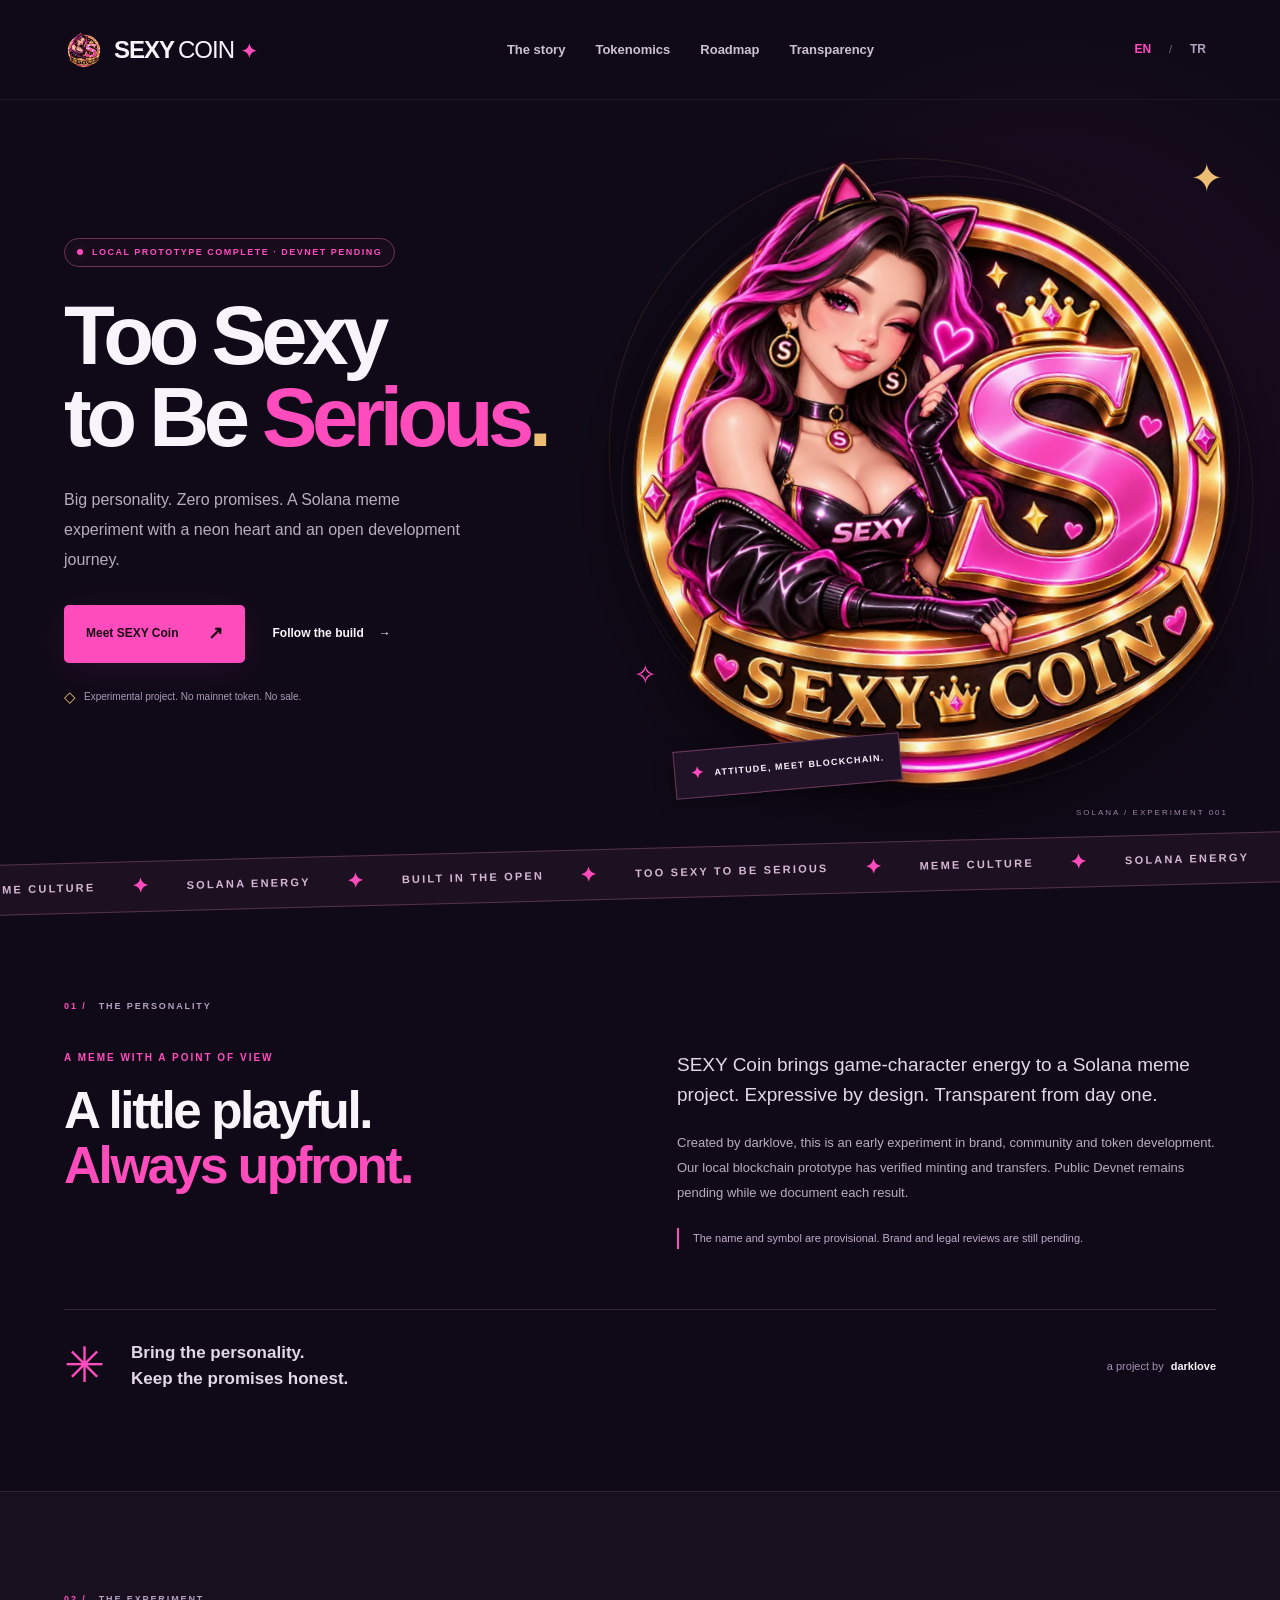
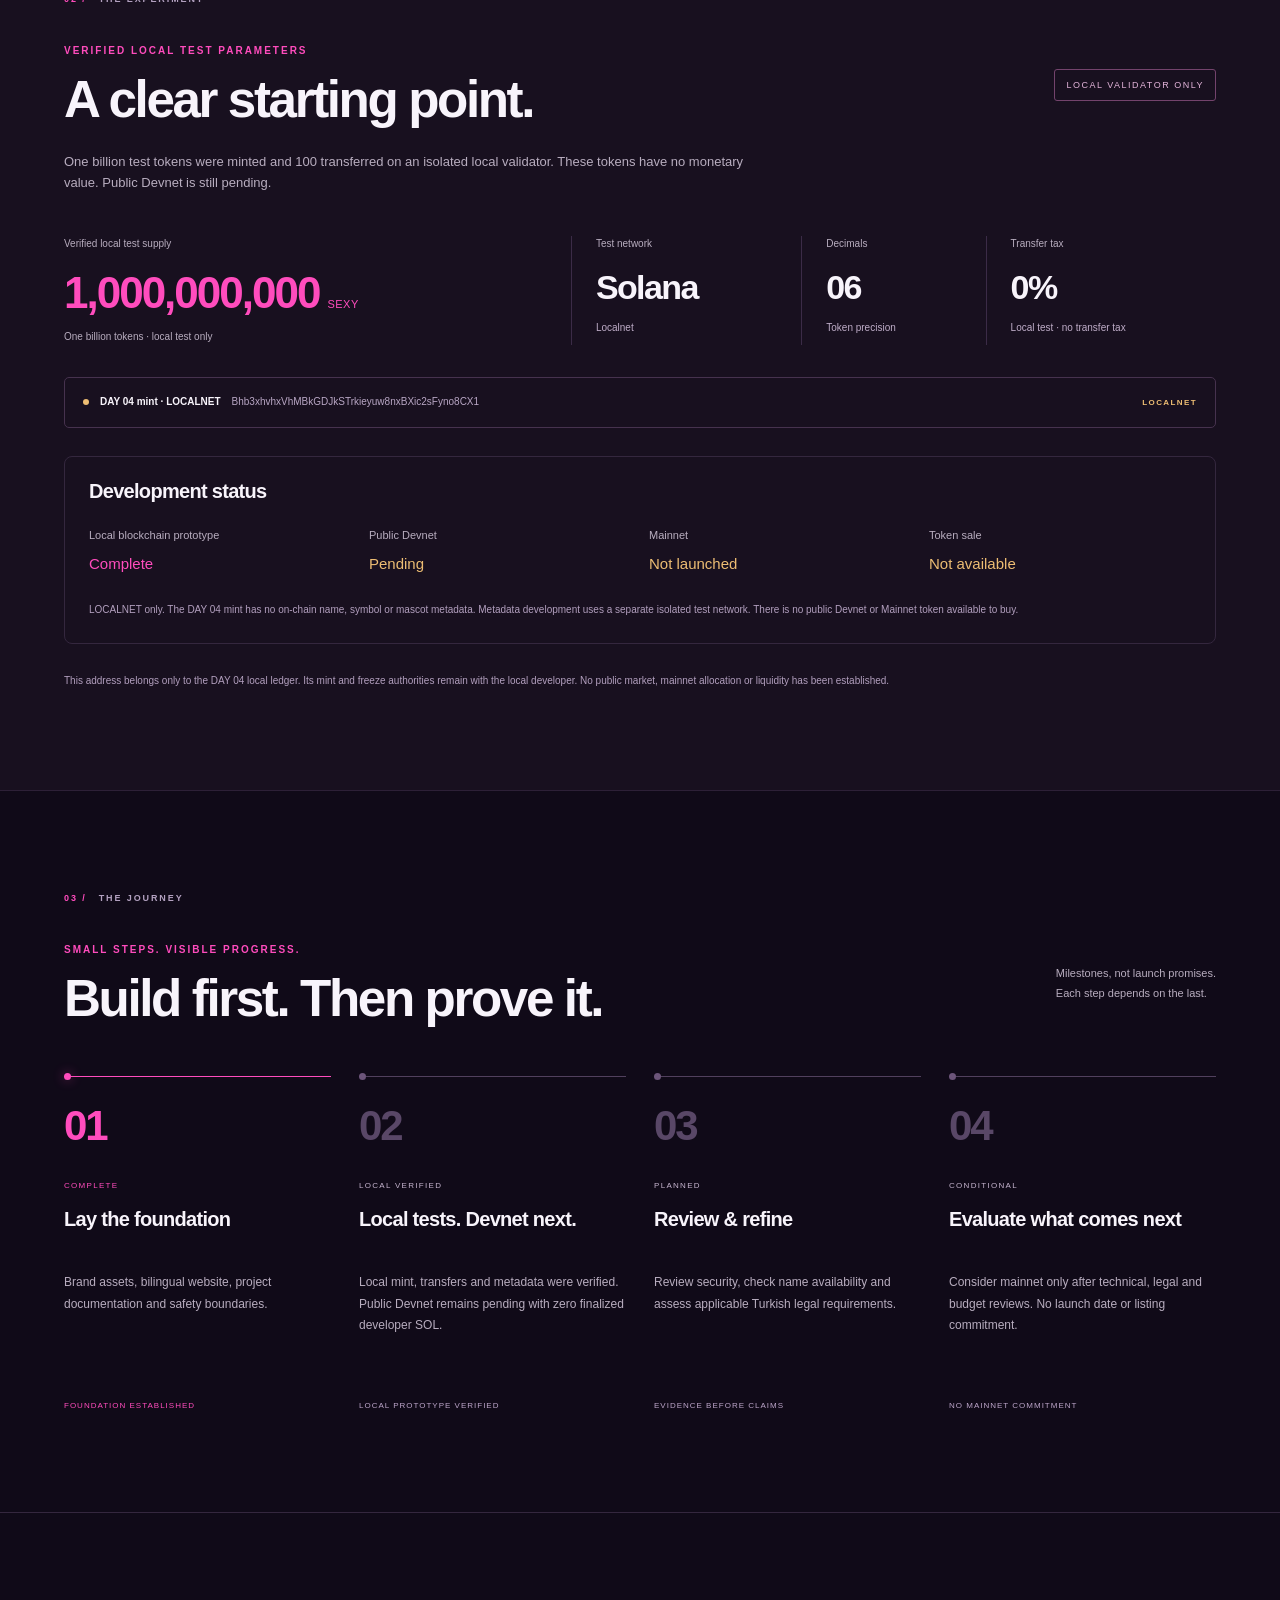
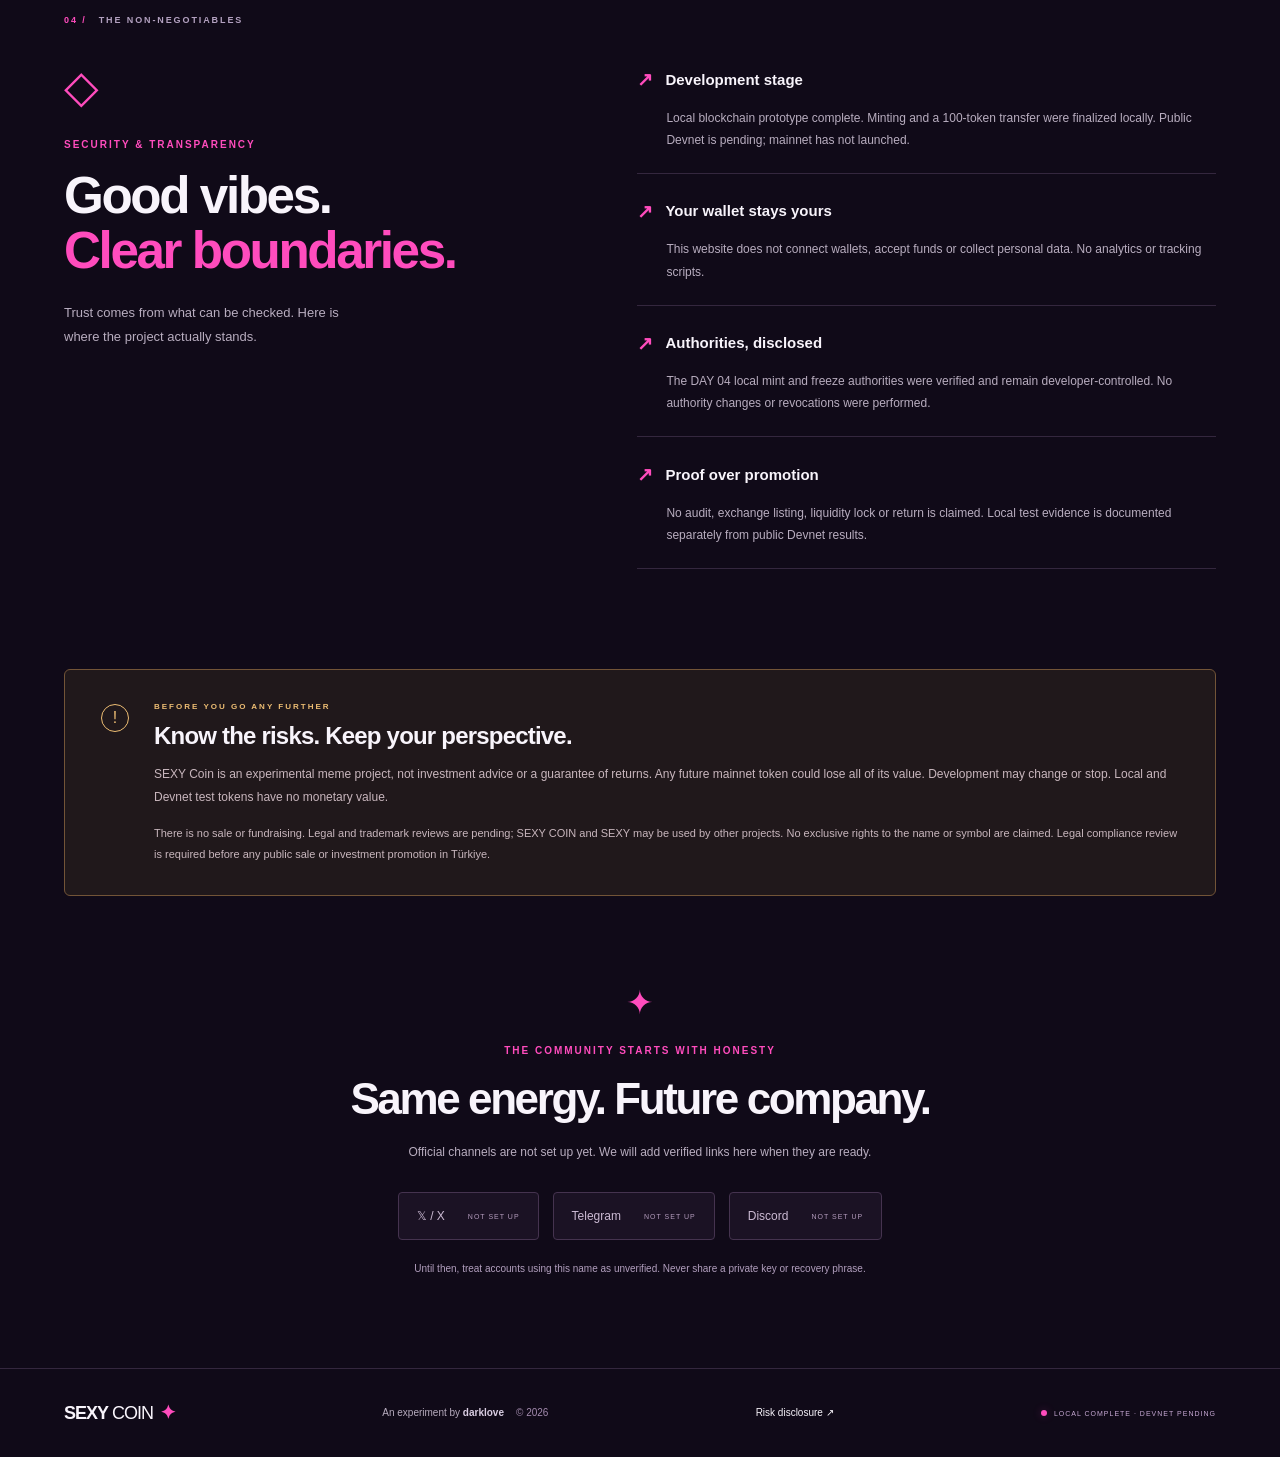
==== commit c7cc3634: "Fix social sharing URLs, publish sitemap and clarify bilingual prototype roadmap" ====
--- a/index.html
+++ b/index.html
@@ -6,9 +6,19 @@
   <meta name="theme-color" content="#100a18">
   <meta name="description" content="SEXY Coin — a Solana meme experiment by darklove. Local blockchain prototype complete; public Devnet pending. No mainnet token or sale.">
   <meta property="og:title" content="SEXY Coin · Too Sexy to Be Serious">
-  <meta property="og:description" content="A little attitude. A lot of transparency. An experimental Solana project with a verified local blockchain prototype.">
+  <meta property="og:description" content="A little attitude. A lot of transparency. An experimental Solana project with a verified local blockchain prototype. Public Devnet pending; mainnet not launched. No token sale.">
   <meta property="og:type" content="website">
-  <meta property="og:image" content="assets/social-card.png">
+  <meta property="og:image" content="https://petrofi.github.io/sexy-coin-prototype/assets/social-card.png">
+  <meta property="og:image:type" content="image/png">
+  <meta property="og:image:width" content="1200">
+  <meta property="og:image:height" content="630">
+  <meta property="og:image:alt" content="Approved SEXY Coin mascot. Informational prototype; mainnet not launched.">
+  <meta property="og:url" content="https://petrofi.github.io/sexy-coin-prototype/">
+  <meta property="og:locale" content="en_US">
+  <meta property="og:locale:alternate" content="tr_TR">
+  <link rel="canonical" href="https://petrofi.github.io/sexy-coin-prototype/">
+  <meta name="twitter:image" content="https://petrofi.github.io/sexy-coin-prototype/assets/social-card.png">
+  <meta name="twitter:image:alt" content="Approved SEXY Coin mascot. Informational prototype; mainnet not launched.">
   <meta name="twitter:card" content="summary_large_image">
   <meta name="color-scheme" content="dark">
   <title>SEXY Coin · Too Sexy to Be Serious</title>
@@ -113,8 +123,8 @@
         <div class="section-index"><span>03 /</span><span data-i18n="roadmapIndex">THE JOURNEY</span></div>
         <div class="section-heading"><div><p class="eyebrow" data-i18n="roadmapEyebrow">SMALL STEPS. VISIBLE PROGRESS.</p><h2 id="roadmap-title" data-i18n="roadmapHeading">Build first. Then prove it.</h2></div><p class="heading-aside" data-i18n="roadmapAside">Milestones, not launch promises.<br>Each step depends on the last.</p></div>
         <ol class="roadmap-list">
-          <li class="current"><div class="phase-marker">01</div><span class="phase-status" data-i18n="inProgress">IN PROGRESS</span><h3 data-i18n="phase1Title">Lay the foundation</h3><p data-i18n="phase1Body">Brand assets, bilingual website, project documentation and safety boundaries.</p><span class="phase-foot" data-i18n="phase1Foot">YOU ARE HERE ↗</span></li>
-          <li><div class="phase-marker">02</div><span class="phase-status" data-i18n="planned">PLANNED</span><h3 data-i18n="phase2Title">Test on Devnet</h3><p data-i18n="phase2Body">Set up the CLI, request free test SOL, create a test mint and verify supply, transfers and authorities.</p><span class="phase-foot" data-i18n="phase2Foot">FREE TEST TOKENS ONLY</span></li>
+          <li class="current"><div class="phase-marker">01</div><span class="phase-status" data-i18n="foundationComplete">COMPLETE</span><h3 data-i18n="phase1Title">Lay the foundation</h3><p data-i18n="phase1Body">Brand assets, bilingual website, project documentation and safety boundaries.</p><span class="phase-foot" data-i18n="phase1Foot">FOUNDATION ESTABLISHED</span></li>
+          <li><div class="phase-marker">02</div><span class="phase-status" data-i18n="localVerified">LOCAL VERIFIED</span><h3 data-i18n="phase2Title">Local tests. Devnet next.</h3><p data-i18n="phase2Body">Local mint, transfers and metadata were verified. Public Devnet remains pending with zero finalized developer SOL.</p><span class="phase-foot" data-i18n="phase2Foot">LOCAL PROTOTYPE VERIFIED</span></li>
           <li><div class="phase-marker">03</div><span class="phase-status" data-i18n="planned">PLANNED</span><h3 data-i18n="phase3Title">Review & refine</h3><p data-i18n="phase3Body">Review security, check name availability and assess applicable Turkish legal requirements.</p><span class="phase-foot" data-i18n="phase3Foot">EVIDENCE BEFORE CLAIMS</span></li>
           <li><div class="phase-marker">04</div><span class="phase-status" data-i18n="conditional">CONDITIONAL</span><h3 data-i18n="phase4Title">Evaluate what comes next</h3><p data-i18n="phase4Body">Consider mainnet only after technical, legal and budget reviews. No launch date or listing commitment.</p><span class="phase-foot" data-i18n="phase4Foot">NO MAINNET COMMITMENT</span></li>
         </ol>
--- a/styles.css
+++ b/styles.css
@@ -7,6 +7,6 @@
 @media(max-width:760px){html{scroll-padding-top:25px}.section-wrap{padding-left:24px;padding-right:24px}.site-header{height:80px;padding:0 24px}.desktop-nav{display:none}.menu-toggle{display:flex;flex-direction:column;justify-content:center;gap:6px;width:44px;height:44px;background:transparent;border:1px solid #493152;border-radius:4px;padding:10px}.menu-toggle span{height:1px;background:#f4d6ef;width:22px}.header-controls{gap:10px}.mobile-nav{position:absolute;top:79px;left:0;right:0;padding:15px 24px;background:#1d1128;border-bottom:1px solid #50385d;box-shadow:0 15px 30px #0004}.mobile-nav a{display:block;font-size:14px;padding:13px 0}.hero{grid-template-columns:1fr;padding-top:40px;padding-bottom:46px;min-height:auto;gap:15px}.hero-copy{text-align:left}.hero h1{font-size:clamp(61px,11vw,85px);letter-spacing:-4px;margin-top:23px;max-width:580px}.hero-description{max-width:420px;font-size:14px;margin-top:23px}.status-pill{font-size:8px;letter-spacing:1.15px}.hero-actions{gap:24px;margin-top:24px}.button{font-size:11px;padding:13px 19px}.text-link{font-size:11px}.hero-note{max-width:none;font-size:9px;margin-top:14px}.hero-art{width:min(100%,460px);margin:15px auto 0}.hero-art picture{width:94%}.orbit{width:100%;height:89%}.orbit-two{width:104%;height:91%}.star-one{top:7px;right:3px;font-size:30px}.star-two{left:0;bottom:65px}.art-label{left:7%;bottom:5px;font-size:7px;padding:6px 12px}.art-coordinate{bottom:-16px;right:10px;font-size:6px}.ticker{height:42px;margin-top:10px}.ticker>div{font-size:9px;gap:25px;letter-spacing:1.7px}.ticker span{font-size:16px}.section-space{padding-top:65px;padding-bottom:65px}.section-index{margin-bottom:28px;font-size:8px}.about-layout{grid-template-columns:1fr;gap:26px}h2{font-size:36px;letter-spacing:-1.7px}.eyebrow{font-size:8px;letter-spacing:1.8px}.about-story .large-copy{font-size:17px}.about-story>p:not(.large-copy){font-size:12px}.manifesto{margin-top:36px;gap:17px;flex-wrap:wrap;padding-top:26px}.manifesto>span:first-child{font-size:41px}.manifesto p{font-size:15px}.manifesto-credit{font-size:9px}.section-heading{align-items:flex-start;flex-wrap:wrap;gap:18px}.section-heading h2{max-width:450px}.outline-badge{font-size:8px;padding:6px 9px}.section-intro{font-size:12px;margin-top:19px}.token-stats{margin:23px 0 25px;grid-template-columns:1fr 1fr;row-gap:15px}.token-stats>div{padding:5px 16px!important}.token-stats>div:nth-child(odd){padding-left:0!important}.token-stats dt{font-size:9px;margin-bottom:13px}.token-stats dd,.token-stats .stat-main dd{font-size:26px;letter-spacing:-1px}.token-stats .stat-main dd span{display:block;margin:7px 0 0;font-size:10px}.token-stats dd span{font-size:9px;margin-top:7px}.stat-main>p{font-size:9px}.mint-status{padding:14px 12px;gap:8px;font-size:9px}.mint-status>span:nth-last-child(2){flex-basis:100%;order:3;margin-left:14px}.mint-tag{font-size:7px}.fine-print{font-size:9px}.heading-aside{font-size:10px}.roadmap-list{grid-template-columns:1fr 1fr;gap:35px 22px;margin-top:35px}.phase-marker{font-size:35px;margin-bottom:18px}.phase-status{font-size:7px;letter-spacing:1px}.roadmap-list h3{font-size:18px;line-height:1.2;min-height:44px}.roadmap-list p{font-size:11px;min-height:100px}.phase-foot{font-size:7px;letter-spacing:.7px}.security-layout{grid-template-columns:1fr;gap:35px}.security-symbol{font-size:37px;margin-bottom:20px}.security-copy>p:last-child{max-width:100%;font-size:12px;margin-top:19px}.transparency-list dt{font-size:14px}.transparency-list dd{font-size:11px}.risk-panel{padding:23px 20px;gap:14px}.risk-icon{height:22px;width:22px;font-size:13px}.risk .eyebrow{font-size:7px;letter-spacing:1.1px}.risk h2{font-size:22px;line-height:1.2}.risk p:not(.eyebrow){font-size:11px}.risk .risk-secondary{font-size:10px!important}.community h2{font-size:34px;letter-spacing:-1.5px}.community>p:not(.eyebrow){font-size:11px}.community-links{flex-wrap:wrap;gap:10px;margin-top:25px}.community-links button{padding:11px 13px;gap:14px;font-size:11px}.community-links small{font-size:6px}.community .fine-print{font-size:9px!important}.site-footer{padding-top:24px;padding-bottom:24px;display:grid;grid-template-columns:1fr 1fr;gap:17px}.site-footer>p{font-size:9px}.site-footer>p,.footer-network{text-align:right;justify-content:flex-end}.site-footer>a:not(.wordmark){font-size:9px}.footer-wordmark{font-size:18px}.footer-year{margin-left:6px}}
 @media(max-width:370px){.section-wrap{padding-left:20px;padding-right:20px}.site-header{padding:0 20px}.hero h1{font-size:58px}.hero-actions{gap:15px}.token-stats .stat-main dd{font-size:23px}.roadmap-list{gap:30px 18px}.roadmap-list h3{font-size:16px}.risk-panel{padding:20px 15px}.community h2{font-size:31px}.manifesto-credit{margin-left:58px}.footer-network{font-size:6px}}
 @media(prefers-reduced-motion:reduce){html{scroll-behavior:auto}*,*:before,*:after{animation:none!important;transition:none!important}}
-
-/* Verified local prototype status; long addresses wrap on narrow screens. */
-.mint-status [data-i18n=mintValue]{overflow-wrap:anywhere;word-break:break-word;min-width:0}.development-status{margin:28px 0;padding:24px;border:1px solid var(--line);border-radius:8px}.development-status h3{font-size:20px}.development-grid{display:grid;grid-template-columns:repeat(4,minmax(0,1fr));gap:18px;margin:24px 0}.development-grid dt{font-size:11px;color:var(--muted)}.development-grid dd{margin:8px 0 0;font-size:15px;color:var(--gold)}.development-grid [data-status=local] dd{color:var(--pink)}@media(max-width:760px){.development-status{padding:18px}.development-grid{grid-template-columns:repeat(2,minmax(0,1fr));gap:22px 14px}.development-grid dd{font-size:14px}}
+
+/* Verified local prototype status; long addresses wrap on narrow screens. */
+.mint-status [data-i18n=mintValue]{overflow-wrap:anywhere;word-break:break-word;min-width:0}.development-status{margin:28px 0;padding:24px;border:1px solid var(--line);border-radius:8px}.development-status h3{font-size:20px}.development-grid{display:grid;grid-template-columns:repeat(4,minmax(0,1fr));gap:18px;margin:24px 0}.development-grid dt{font-size:11px;color:var(--muted)}.development-grid dd{margin:8px 0 0;font-size:15px;color:var(--gold)}.development-grid [data-status=local] dd{color:var(--pink)}@media(max-width:760px){.development-status{padding:18px}.development-grid{grid-template-columns:repeat(2,minmax(0,1fr));gap:22px 14px}.development-grid dd{font-size:14px}}
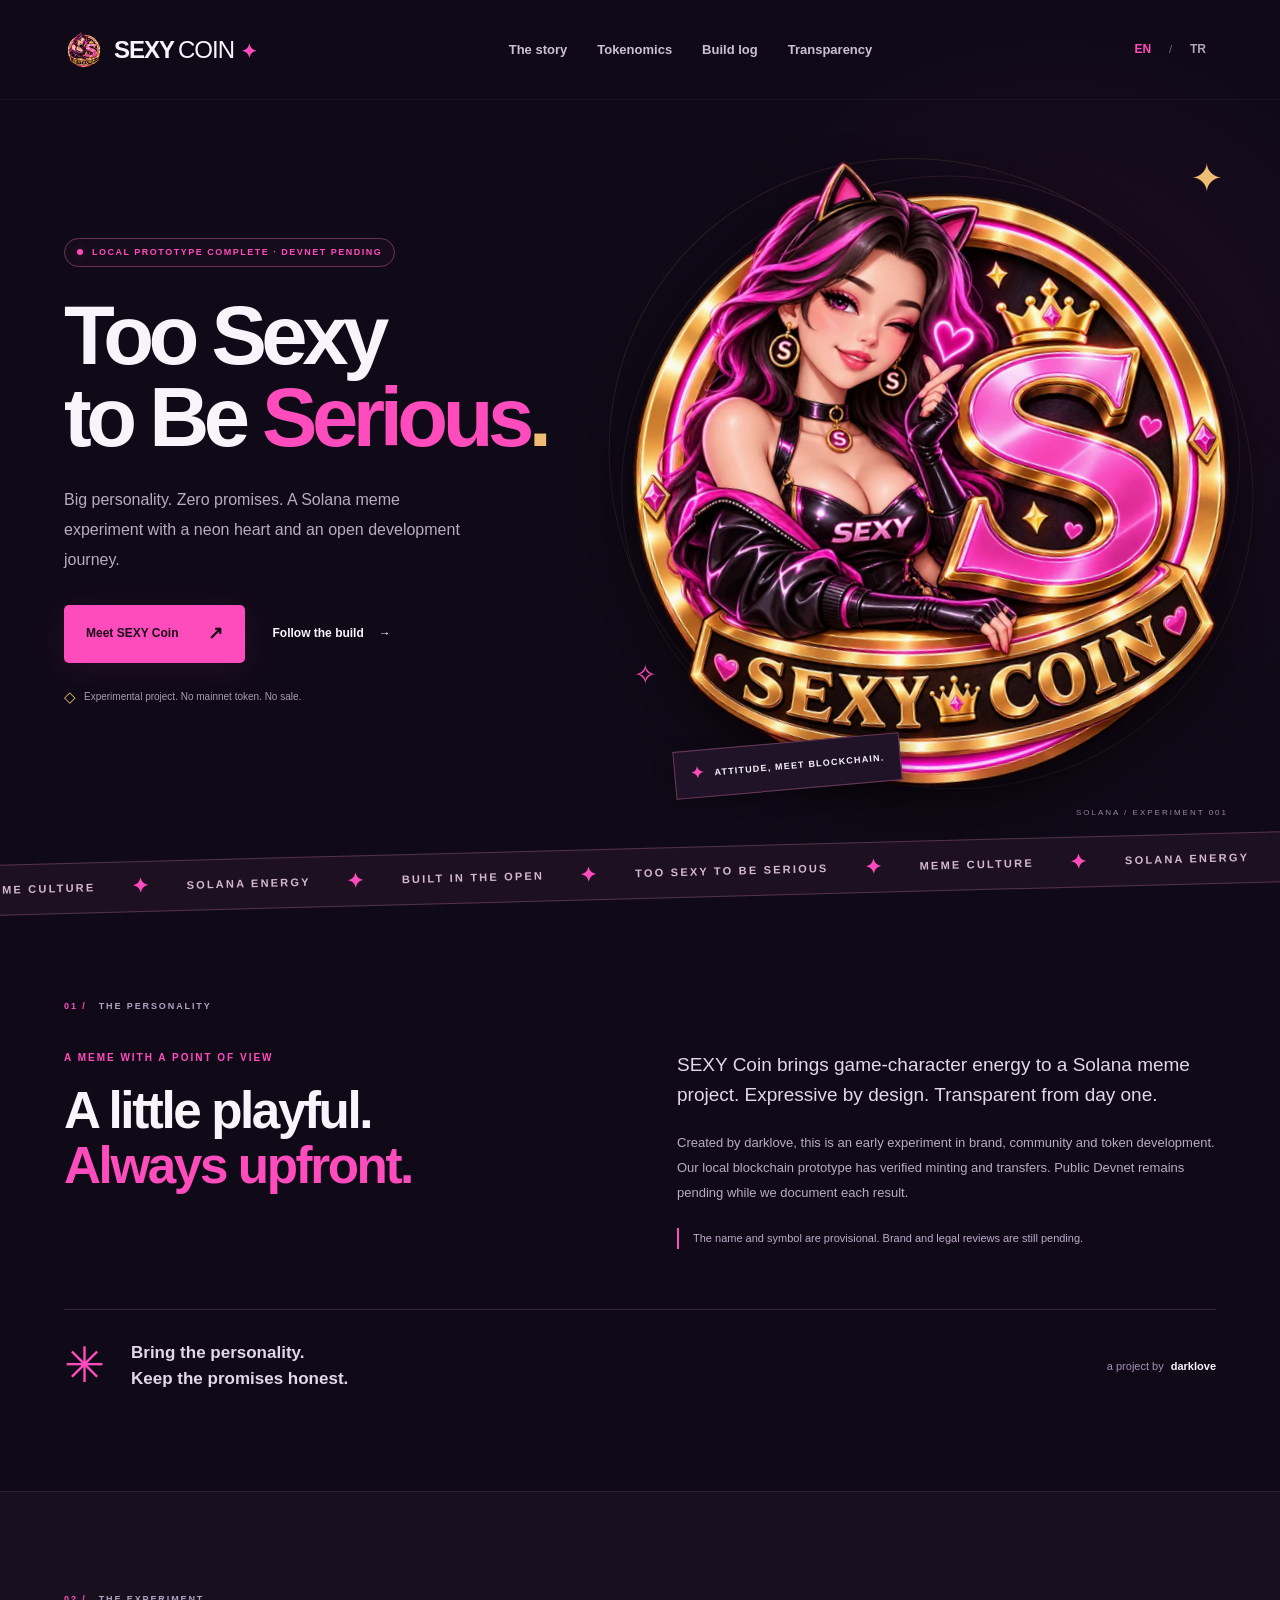
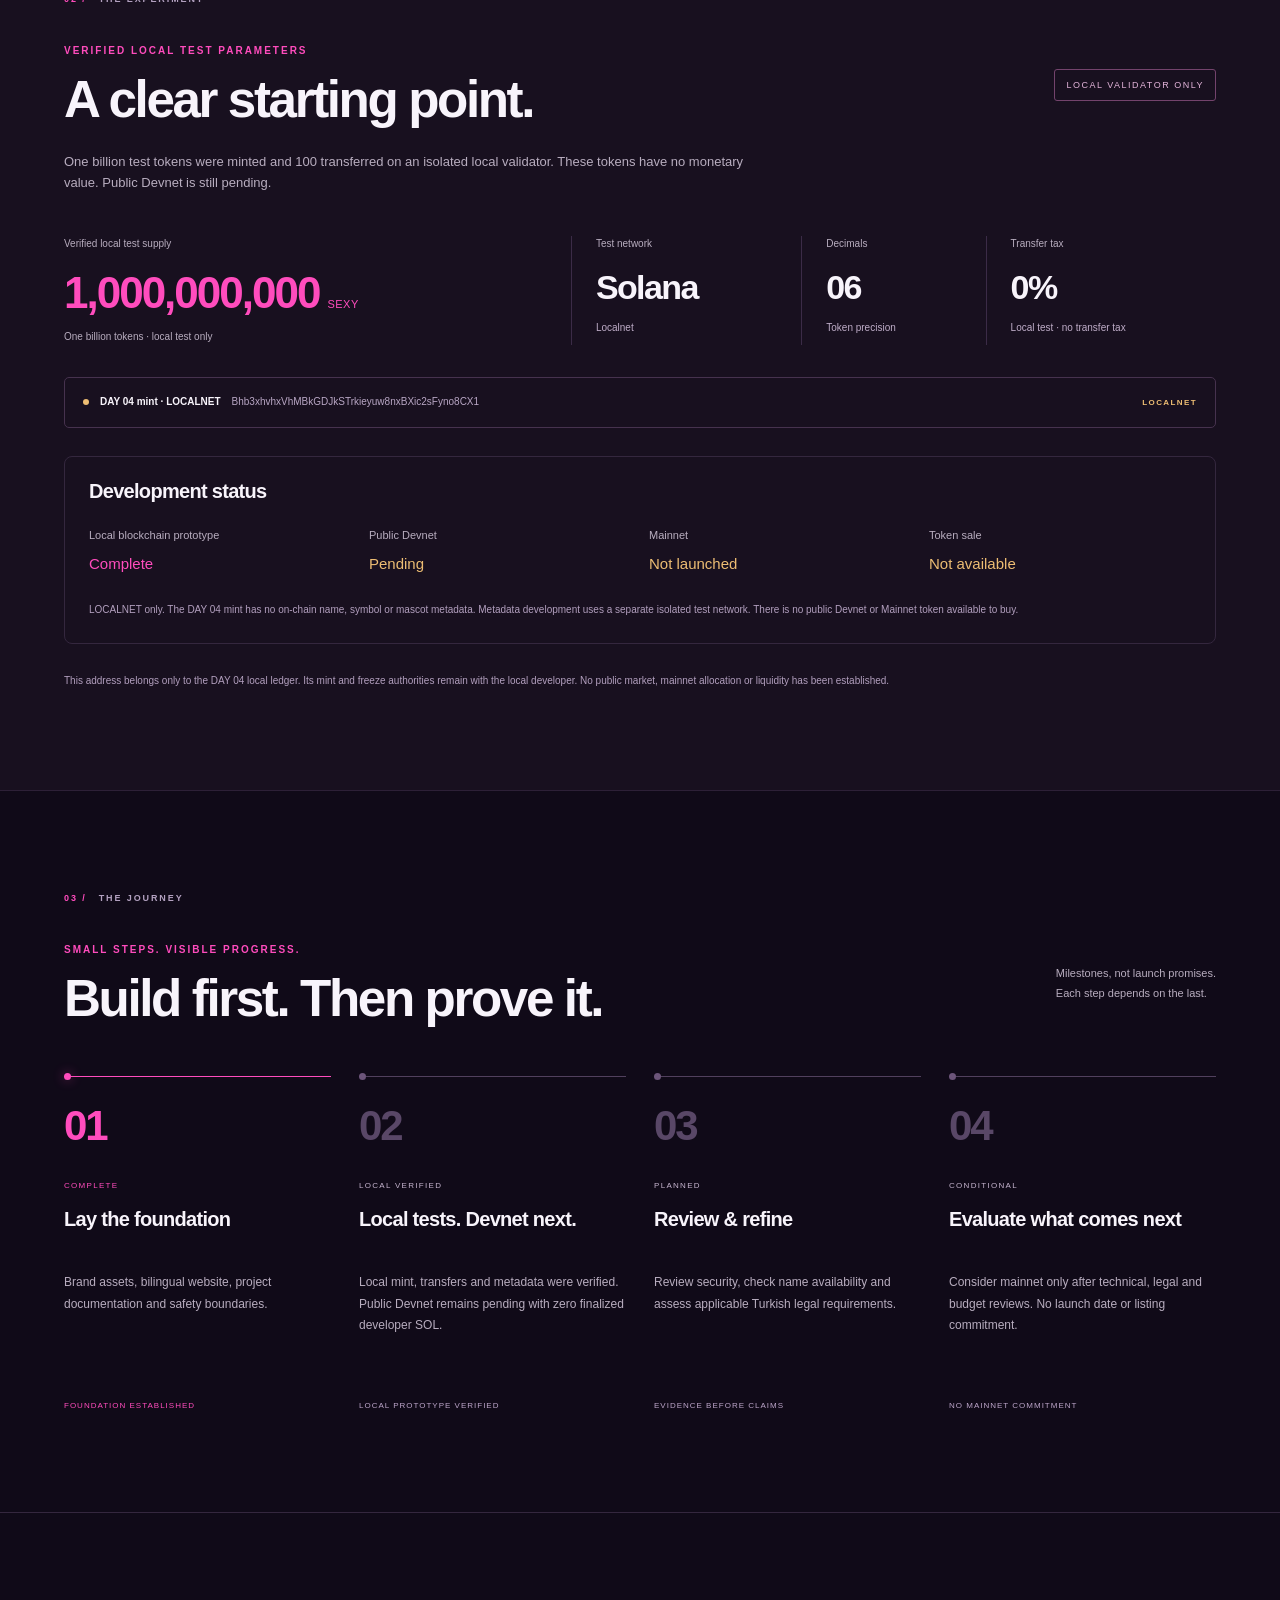
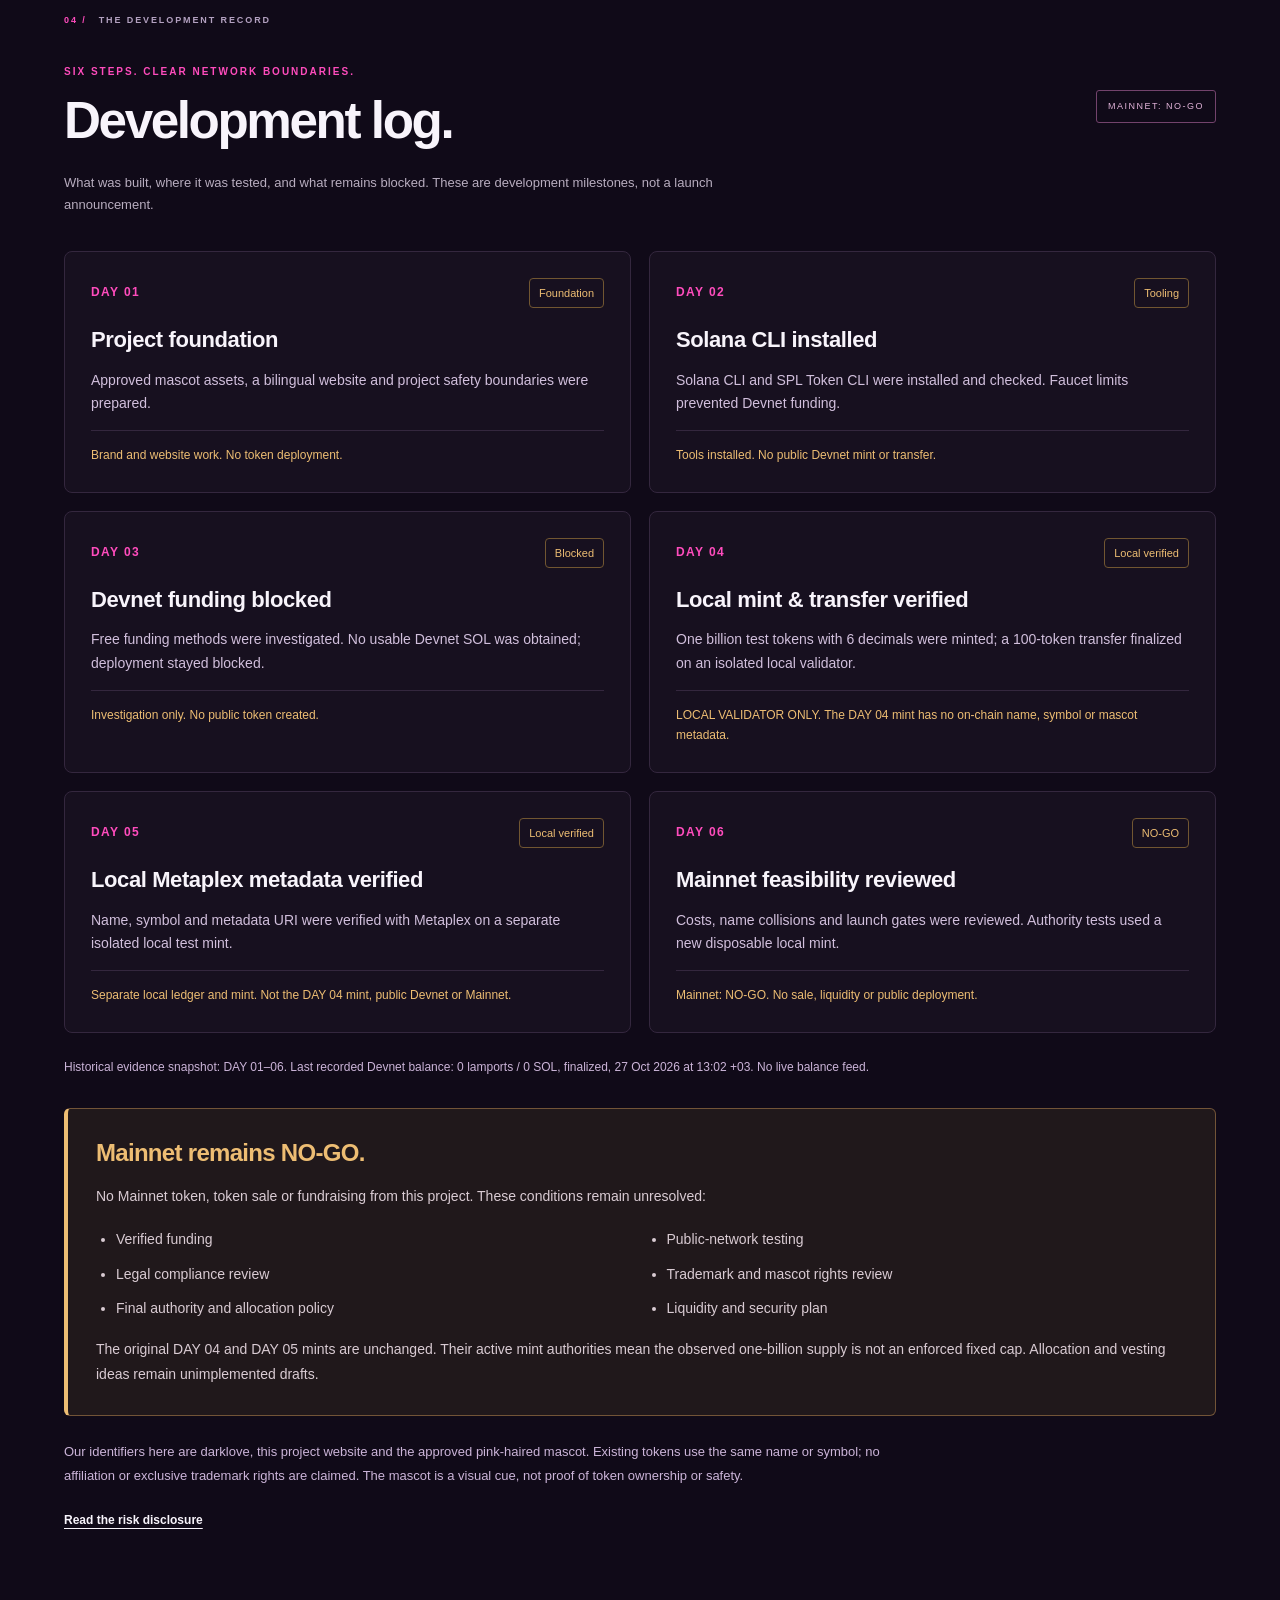
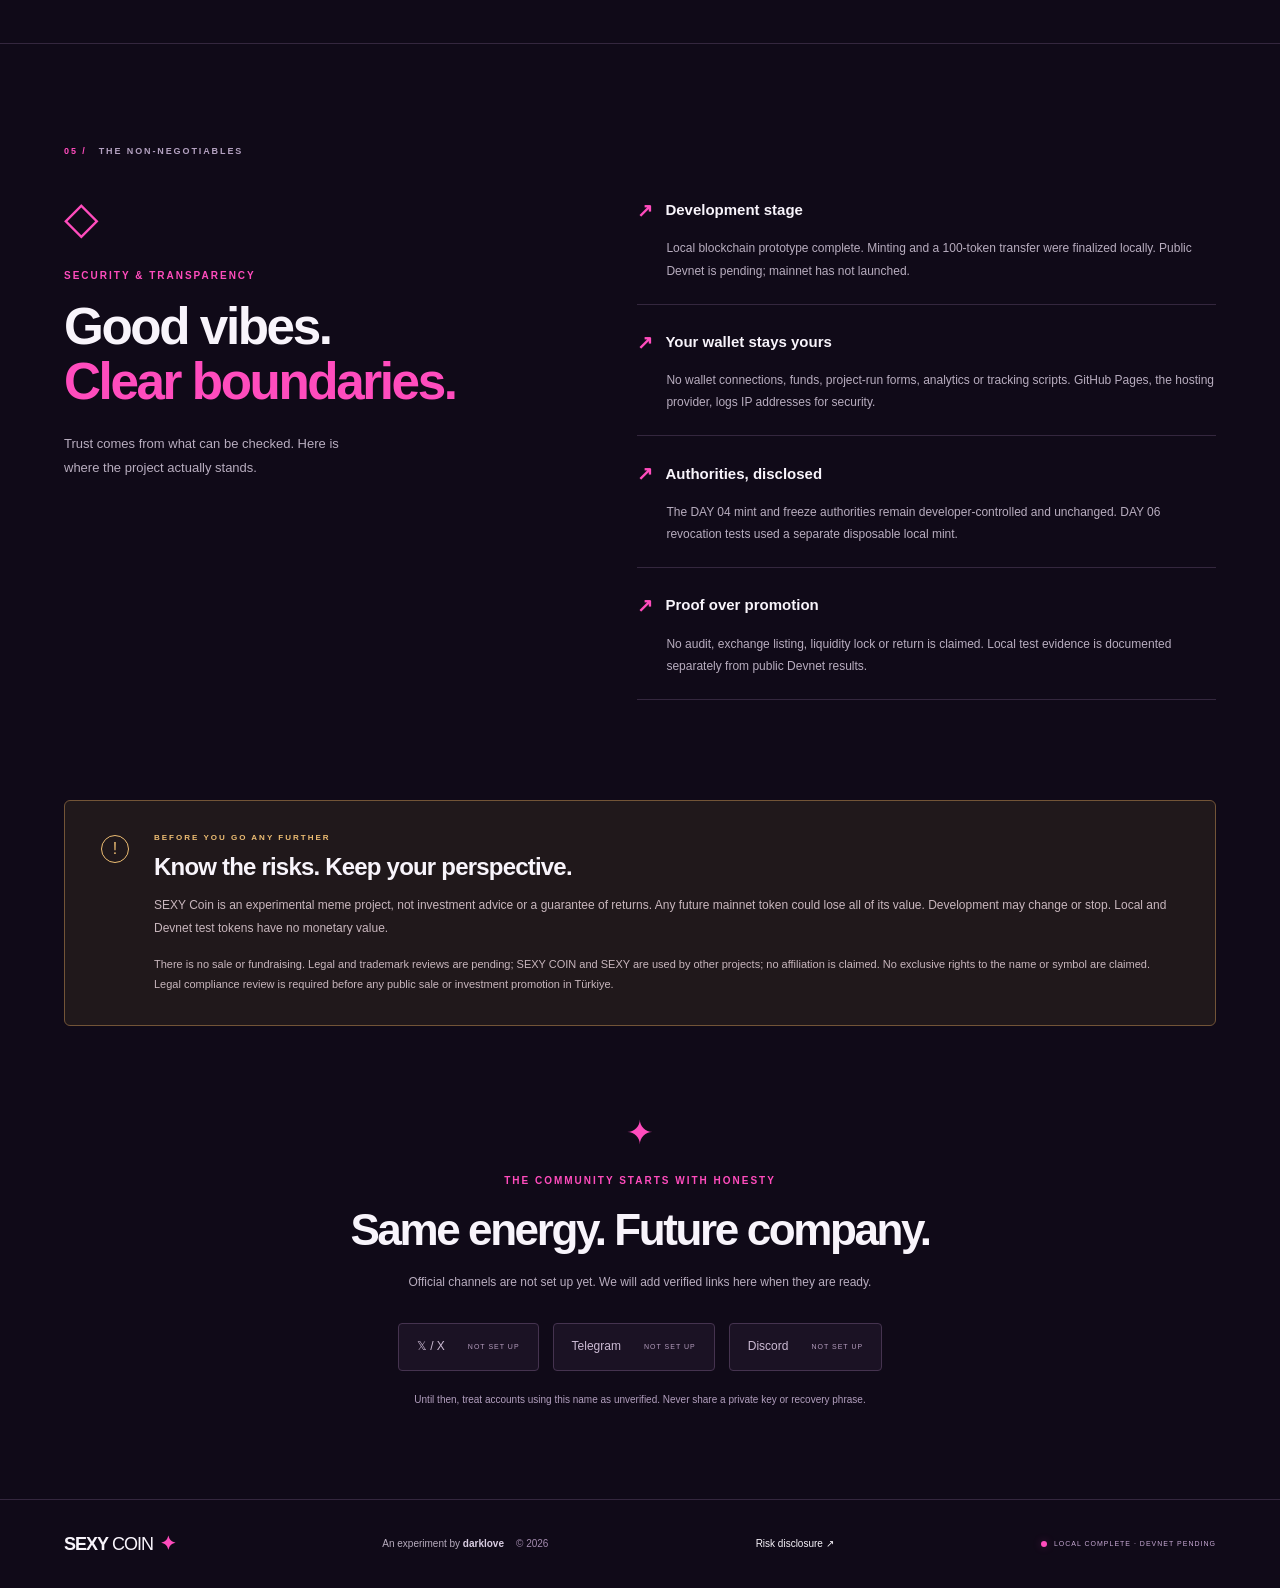
==== commit 46297466: "Add bilingual development log and disclose prototype launch gates" ====
--- a/index.html
+++ b/index.html
@@ -37,7 +37,7 @@
       <nav class="desktop-nav" aria-label="Main navigation" data-i18n-aria="navLabel">
         <a href="#about" data-i18n="navAbout">The story</a>
         <a href="#tokenomics" data-i18n="navTokenomics">Tokenomics</a>
-        <a href="#roadmap" data-i18n="navRoadmap">Roadmap</a>
+        <a href="#development-log" data-i18n="navLog">Build log</a>
         <a href="#security" data-i18n="navSecurity">Transparency</a>
       </nav>
       <div class="header-controls">
@@ -51,7 +51,7 @@
       <nav id="mobile-nav" class="mobile-nav" aria-label="Mobile navigation" data-i18n-aria="mobileNavLabel" hidden>
         <a href="#about" data-i18n="navAbout">The story</a>
         <a href="#tokenomics" data-i18n="navTokenomics">Tokenomics</a>
-        <a href="#roadmap" data-i18n="navRoadmap">Roadmap</a>
+        <a href="#development-log" data-i18n="navLog">Build log</a>
         <a href="#security" data-i18n="navSecurity">Transparency</a>
         <a href="#risk" data-i18n="navRisk">Read the risks</a>
       </nav>
@@ -65,7 +65,7 @@
           <p class="hero-description" data-i18n="heroDescription">Big personality. Zero promises. A Solana meme experiment with a neon heart and an open development journey.</p>
           <div class="hero-actions">
             <a class="button button-primary" href="#about"><span data-i18n="explore">Meet SEXY Coin</span><span aria-hidden="true">↗</span></a>
-            <a class="text-link" href="#roadmap"><span data-i18n="followBuild">Follow the build</span><span aria-hidden="true">→</span></a>
+            <a class="text-link" href="#development-log"><span data-i18n="followBuild">Follow the build</span><span aria-hidden="true">→</span></a>
           </div>
           <p class="hero-note"><span aria-hidden="true">◇</span><span data-i18n="heroNote">Experimental project. No mainnet token. No sale.</span></p>
         </div>
@@ -130,24 +130,77 @@
         </ol>
       </section>
 
+      <section id="development-log" class="build-log section-wrap section-space" aria-labelledby="log-title">
+        <div class="section-index"><span>04 /</span><span data-i18n="logIndex">THE DEVELOPMENT RECORD</span></div>
+        <div class="section-heading"><div><p class="eyebrow" data-i18n="logEyebrow">SIX STEPS. CLEAR NETWORK BOUNDARIES.</p><h2 id="log-title" data-i18n="logHeading">Development log.</h2></div><span class="outline-badge">MAINNET: NO-GO</span></div>
+        <p class="section-intro" data-i18n="logIntro">What was built, where it was tested, and what remains blocked. These are development milestones, not a launch announcement.</p>
+        <ol class="build-log-list">
+            <li class="log-card" data-day="01">
+              <div class="log-card-top"><span class="log-day">DAY 01</span><span class="log-status" data-i18n="log01Status">Foundation</span></div>
+              <h3 data-i18n="log01Title">Project foundation</h3>
+              <p data-i18n="log01Body">Approved mascot assets, a bilingual website and project safety boundaries were prepared.</p>
+              <p class="log-scope" data-i18n="log01Scope">Brand and website work. No token deployment.</p>
+            </li>
+<li class="log-card" data-day="02">
+              <div class="log-card-top"><span class="log-day">DAY 02</span><span class="log-status" data-i18n="log02Status">Tooling</span></div>
+              <h3 data-i18n="log02Title">Solana CLI installed</h3>
+              <p data-i18n="log02Body">Solana CLI and SPL Token CLI were installed and checked. Faucet limits prevented Devnet funding.</p>
+              <p class="log-scope" data-i18n="log02Scope">Tools installed. No public Devnet mint or transfer.</p>
+            </li>
+<li class="log-card" data-day="03">
+              <div class="log-card-top"><span class="log-day">DAY 03</span><span class="log-status" data-i18n="log03Status">Blocked</span></div>
+              <h3 data-i18n="log03Title">Devnet funding blocked</h3>
+              <p data-i18n="log03Body">Free funding methods were investigated. No usable Devnet SOL was obtained; deployment stayed blocked.</p>
+              <p class="log-scope" data-i18n="log03Scope">Investigation only. No public token created.</p>
+            </li>
+<li class="log-card" data-day="04">
+              <div class="log-card-top"><span class="log-day">DAY 04</span><span class="log-status" data-i18n="log04Status">Local verified</span></div>
+              <h3 data-i18n="log04Title">Local mint &amp; transfer verified</h3>
+              <p data-i18n="log04Body">One billion test tokens with 6 decimals were minted; a 100-token transfer finalized on an isolated local validator.</p>
+              <p class="log-scope" data-i18n="log04Scope">LOCAL VALIDATOR ONLY. The DAY 04 mint has no on-chain name, symbol or mascot metadata.</p>
+            </li>
+<li class="log-card" data-day="05">
+              <div class="log-card-top"><span class="log-day">DAY 05</span><span class="log-status" data-i18n="log05Status">Local verified</span></div>
+              <h3 data-i18n="log05Title">Local Metaplex metadata verified</h3>
+              <p data-i18n="log05Body">Name, symbol and metadata URI were verified with Metaplex on a separate isolated local test mint.</p>
+              <p class="log-scope" data-i18n="log05Scope">Separate local ledger and mint. Not the DAY 04 mint, public Devnet or Mainnet.</p>
+            </li>
+<li class="log-card" data-day="06">
+              <div class="log-card-top"><span class="log-day">DAY 06</span><span class="log-status" data-i18n="log06Status">NO-GO</span></div>
+              <h3 data-i18n="log06Title">Mainnet feasibility reviewed</h3>
+              <p data-i18n="log06Body">Costs, name collisions and launch gates were reviewed. Authority tests used a new disposable local mint.</p>
+              <p class="log-scope" data-i18n="log06Scope">Mainnet: NO-GO. No sale, liquidity or public deployment.</p>
+            </li>
+        </ol>
+        <p class="log-snapshot" data-i18n="logSnapshot">Historical evidence snapshot: DAY 01–06. Last recorded Devnet balance: 0 lamports / 0 SOL, finalized, 27 Oct 2026 at 13:02 +03. No live balance feed.</p>
+        <aside class="launch-gates" aria-labelledby="gates-title">
+          <h3 id="gates-title" data-i18n="gateHeading">Mainnet remains NO-GO.</h3>
+          <p data-i18n="gateIntro">No Mainnet token, token sale or fundraising from this project. These conditions remain unresolved:</p>
+          <ul><li data-i18n="gateFunding">Verified funding</li><li data-i18n="gatePublic">Public-network testing</li><li data-i18n="gateLegal">Legal compliance review</li><li data-i18n="gateBrand">Trademark and mascot rights review</li><li data-i18n="gateAuthority">Final authority and allocation policy</li><li data-i18n="gateLiquidity">Liquidity and security plan</li></ul>
+          <p data-i18n="logAuthority">The original DAY 04 and DAY 05 mints are unchanged. Their active mint authorities mean the observed one-billion supply is not an enforced fixed cap. Allocation and vesting ideas remain unimplemented drafts.</p>
+        </aside>
+        <p class="log-identity" data-i18n="logIdentity">Our identifiers here are darklove, this project website and the approved pink-haired mascot. Existing tokens use the same name or symbol; no affiliation or exclusive trademark rights are claimed. The mascot is a visual cue, not proof of token ownership or safety.</p>
+        <a class="text-link log-risk-link" href="#risk" data-i18n="logRiskLink">Read the risk disclosure</a>
+      </section>
+
       <section id="security" class="security section-wrap section-space" aria-labelledby="security-title">
-        <div class="section-index"><span>04 /</span><span data-i18n="securityIndex">THE NON-NEGOTIABLES</span></div>
+        <div class="section-index"><span>05 /</span><span data-i18n="securityIndex">THE NON-NEGOTIABLES</span></div>
         <div class="security-layout"><div class="security-copy"><span class="security-symbol" aria-hidden="true">◇</span><p class="eyebrow" data-i18n="securityEyebrow">SECURITY & TRANSPARENCY</p><h2 id="security-title"><span data-i18n="securityHeadingOne">Good vibes.</span><br><span class="pink-text" data-i18n="securityHeadingTwo">Clear boundaries.</span></h2><p data-i18n="securityIntro">Trust comes from what can be checked. Here is where the project actually stands.</p></div>
         <dl class="transparency-list">
           <div><dt><span aria-hidden="true">↗</span><span data-i18n="security1Title">Development stage</span></dt><dd data-i18n="security1Body">Local blockchain prototype complete. Minting and a 100-token transfer were finalized locally. Public Devnet is pending; mainnet has not launched.</dd></div>
-          <div><dt><span aria-hidden="true">↗</span><span data-i18n="security2Title">Your wallet stays yours</span></dt><dd data-i18n="security2Body">This website does not connect wallets, accept funds or collect personal data. No analytics or tracking scripts.</dd></div>
-          <div><dt><span aria-hidden="true">↗</span><span data-i18n="security3Title">Authorities, disclosed</span></dt><dd data-i18n="security3Body">The DAY 04 local mint and freeze authorities were verified and remain developer-controlled. No authority changes or revocations were performed.</dd></div>
+          <div><dt><span aria-hidden="true">↗</span><span data-i18n="security2Title">Your wallet stays yours</span></dt><dd data-i18n="security2Body">No wallet connections, funds, project-run forms, analytics or tracking scripts. GitHub Pages, the hosting provider, logs IP addresses for security.</dd></div>
+          <div><dt><span aria-hidden="true">↗</span><span data-i18n="security3Title">Authorities, disclosed</span></dt><dd data-i18n="security3Body">The DAY 04 mint and freeze authorities remain developer-controlled and unchanged. DAY 06 revocation tests used a separate disposable local mint.</dd></div>
           <div><dt><span aria-hidden="true">↗</span><span data-i18n="security4Title">Proof over promotion</span></dt><dd data-i18n="security4Body">No audit, exchange listing, liquidity lock or return is claimed. Local test evidence is documented separately from public Devnet results.</dd></div>
         </dl></div>
       </section>
 
-      <section id="risk" class="risk section-wrap" aria-labelledby="risk-title"><div class="risk-panel"><div class="risk-icon" aria-hidden="true">!</div><div><p class="eyebrow" data-i18n="riskEyebrow">BEFORE YOU GO ANY FURTHER</p><h2 id="risk-title" data-i18n="riskHeading">Know the risks. Keep your perspective.</h2><p data-i18n="riskBody">SEXY Coin is an experimental meme project, not investment advice or a guarantee of returns. Any future mainnet token could lose all of its value. Development may change or stop. Local and Devnet test tokens have no monetary value.</p><p class="risk-secondary" data-i18n="riskSecondary">There is no sale or fundraising. Legal and trademark reviews are pending; SEXY COIN and SEXY may be used by other projects. No exclusive rights to the name or symbol are claimed. Legal compliance review is required before any public sale or investment promotion in Türkiye.</p></div></div></section>
+      <section id="risk" class="risk section-wrap" aria-labelledby="risk-title"><div class="risk-panel"><div class="risk-icon" aria-hidden="true">!</div><div><p class="eyebrow" data-i18n="riskEyebrow">BEFORE YOU GO ANY FURTHER</p><h2 id="risk-title" data-i18n="riskHeading">Know the risks. Keep your perspective.</h2><p data-i18n="riskBody">SEXY Coin is an experimental meme project, not investment advice or a guarantee of returns. Any future mainnet token could lose all of its value. Development may change or stop. Local and Devnet test tokens have no monetary value.</p><p class="risk-secondary" data-i18n="riskSecondary">There is no sale or fundraising. Legal and trademark reviews are pending; SEXY COIN and SEXY are used by other projects; no affiliation is claimed. No exclusive rights to the name or symbol are claimed. Legal compliance review is required before any public sale or investment promotion in Türkiye.</p></div></div></section>
 
       <section id="community" class="community section-wrap section-space" aria-labelledby="community-title"><span class="community-star" aria-hidden="true">✦</span><p class="eyebrow" data-i18n="communityEyebrow">THE COMMUNITY STARTS WITH HONESTY</p><h2 id="community-title" data-i18n="communityHeading">Same energy. Future company.</h2><p data-i18n="communityBody">Official channels are not set up yet. We will add verified links here when they are ready.</p><div class="community-links"><button type="button" disabled><span>𝕏 / X</span><small data-i18n="notSetUp">NOT SET UP</small></button><button type="button" disabled><span>Telegram</span><small data-i18n="notSetUp">NOT SET UP</small></button><button type="button" disabled><span>Discord</span><small data-i18n="notSetUp">NOT SET UP</small></button></div><p class="fine-print" data-i18n="communityNote">Until then, treat accounts using this name as unverified. Never share a private key or recovery phrase.</p></section>
     </main>
 
     <footer class="site-footer section-wrap"><a class="wordmark footer-wordmark" href="#home"><span>SEXY<span class="wordmark-light">COIN</span><span class="wordmark-star" aria-hidden="true">✦</span></span></a><p><span data-i18n="footerBy">An experiment by</span> <strong>darklove</strong><span class="footer-year">© 2026</span></p><a href="#risk" data-i18n="footerRisk">Risk disclosure ↗</a><span class="footer-network"><span class="status-dot" aria-hidden="true"></span><span data-i18n="footerStatus">LOCAL COMPLETE · DEVNET PENDING</span></span></footer>
   </div>
-  <noscript><p class="noscript-note">English content is available without JavaScript. Türkçe dil seçimi ve mobil menü için JavaScript gerekir; bölüm bağlantıları: <a href="#about">Hakkında</a> · <a href="#tokenomics">Tokenomics</a> · <a href="#roadmap">Yol haritası</a> · <a href="#security">Şeffaflık</a> · <a href="#risk">Riskler</a>.</p></noscript>
+  <noscript><p class="noscript-note">English content is available without JavaScript. Türkçe dil seçimi ve mobil menü için JavaScript gerekir; bölüm bağlantıları: <a href="#about">Hakkında</a> · <a href="#tokenomics">Tokenomics</a> · <a href="#roadmap">Yol haritası</a> · <a href="#development-log">Gelişim kaydı / Build log</a> · <a href="#security">Şeffaflık</a> · <a href="#risk">Riskler</a>.</p></noscript>
 </body>
 </html>
--- a/styles.css
+++ b/styles.css
@@ -7,6 +7,25 @@
 @media(max-width:760px){html{scroll-padding-top:25px}.section-wrap{padding-left:24px;padding-right:24px}.site-header{height:80px;padding:0 24px}.desktop-nav{display:none}.menu-toggle{display:flex;flex-direction:column;justify-content:center;gap:6px;width:44px;height:44px;background:transparent;border:1px solid #493152;border-radius:4px;padding:10px}.menu-toggle span{height:1px;background:#f4d6ef;width:22px}.header-controls{gap:10px}.mobile-nav{position:absolute;top:79px;left:0;right:0;padding:15px 24px;background:#1d1128;border-bottom:1px solid #50385d;box-shadow:0 15px 30px #0004}.mobile-nav a{display:block;font-size:14px;padding:13px 0}.hero{grid-template-columns:1fr;padding-top:40px;padding-bottom:46px;min-height:auto;gap:15px}.hero-copy{text-align:left}.hero h1{font-size:clamp(61px,11vw,85px);letter-spacing:-4px;margin-top:23px;max-width:580px}.hero-description{max-width:420px;font-size:14px;margin-top:23px}.status-pill{font-size:8px;letter-spacing:1.15px}.hero-actions{gap:24px;margin-top:24px}.button{font-size:11px;padding:13px 19px}.text-link{font-size:11px}.hero-note{max-width:none;font-size:9px;margin-top:14px}.hero-art{width:min(100%,460px);margin:15px auto 0}.hero-art picture{width:94%}.orbit{width:100%;height:89%}.orbit-two{width:104%;height:91%}.star-one{top:7px;right:3px;font-size:30px}.star-two{left:0;bottom:65px}.art-label{left:7%;bottom:5px;font-size:7px;padding:6px 12px}.art-coordinate{bottom:-16px;right:10px;font-size:6px}.ticker{height:42px;margin-top:10px}.ticker>div{font-size:9px;gap:25px;letter-spacing:1.7px}.ticker span{font-size:16px}.section-space{padding-top:65px;padding-bottom:65px}.section-index{margin-bottom:28px;font-size:8px}.about-layout{grid-template-columns:1fr;gap:26px}h2{font-size:36px;letter-spacing:-1.7px}.eyebrow{font-size:8px;letter-spacing:1.8px}.about-story .large-copy{font-size:17px}.about-story>p:not(.large-copy){font-size:12px}.manifesto{margin-top:36px;gap:17px;flex-wrap:wrap;padding-top:26px}.manifesto>span:first-child{font-size:41px}.manifesto p{font-size:15px}.manifesto-credit{font-size:9px}.section-heading{align-items:flex-start;flex-wrap:wrap;gap:18px}.section-heading h2{max-width:450px}.outline-badge{font-size:8px;padding:6px 9px}.section-intro{font-size:12px;margin-top:19px}.token-stats{margin:23px 0 25px;grid-template-columns:1fr 1fr;row-gap:15px}.token-stats>div{padding:5px 16px!important}.token-stats>div:nth-child(odd){padding-left:0!important}.token-stats dt{font-size:9px;margin-bottom:13px}.token-stats dd,.token-stats .stat-main dd{font-size:26px;letter-spacing:-1px}.token-stats .stat-main dd span{display:block;margin:7px 0 0;font-size:10px}.token-stats dd span{font-size:9px;margin-top:7px}.stat-main>p{font-size:9px}.mint-status{padding:14px 12px;gap:8px;font-size:9px}.mint-status>span:nth-last-child(2){flex-basis:100%;order:3;margin-left:14px}.mint-tag{font-size:7px}.fine-print{font-size:9px}.heading-aside{font-size:10px}.roadmap-list{grid-template-columns:1fr 1fr;gap:35px 22px;margin-top:35px}.phase-marker{font-size:35px;margin-bottom:18px}.phase-status{font-size:7px;letter-spacing:1px}.roadmap-list h3{font-size:18px;line-height:1.2;min-height:44px}.roadmap-list p{font-size:11px;min-height:100px}.phase-foot{font-size:7px;letter-spacing:.7px}.security-layout{grid-template-columns:1fr;gap:35px}.security-symbol{font-size:37px;margin-bottom:20px}.security-copy>p:last-child{max-width:100%;font-size:12px;margin-top:19px}.transparency-list dt{font-size:14px}.transparency-list dd{font-size:11px}.risk-panel{padding:23px 20px;gap:14px}.risk-icon{height:22px;width:22px;font-size:13px}.risk .eyebrow{font-size:7px;letter-spacing:1.1px}.risk h2{font-size:22px;line-height:1.2}.risk p:not(.eyebrow){font-size:11px}.risk .risk-secondary{font-size:10px!important}.community h2{font-size:34px;letter-spacing:-1.5px}.community>p:not(.eyebrow){font-size:11px}.community-links{flex-wrap:wrap;gap:10px;margin-top:25px}.community-links button{padding:11px 13px;gap:14px;font-size:11px}.community-links small{font-size:6px}.community .fine-print{font-size:9px!important}.site-footer{padding-top:24px;padding-bottom:24px;display:grid;grid-template-columns:1fr 1fr;gap:17px}.site-footer>p{font-size:9px}.site-footer>p,.footer-network{text-align:right;justify-content:flex-end}.site-footer>a:not(.wordmark){font-size:9px}.footer-wordmark{font-size:18px}.footer-year{margin-left:6px}}
 @media(max-width:370px){.section-wrap{padding-left:20px;padding-right:20px}.site-header{padding:0 20px}.hero h1{font-size:58px}.hero-actions{gap:15px}.token-stats .stat-main dd{font-size:23px}.roadmap-list{gap:30px 18px}.roadmap-list h3{font-size:16px}.risk-panel{padding:20px 15px}.community h2{font-size:31px}.manifesto-credit{margin-left:58px}.footer-network{font-size:6px}}
 @media(prefers-reduced-motion:reduce){html{scroll-behavior:auto}*,*:before,*:after{animation:none!important;transition:none!important}}
-
-/* Verified local prototype status; long addresses wrap on narrow screens. */
-.mint-status [data-i18n=mintValue]{overflow-wrap:anywhere;word-break:break-word;min-width:0}.development-status{margin:28px 0;padding:24px;border:1px solid var(--line);border-radius:8px}.development-status h3{font-size:20px}.development-grid{display:grid;grid-template-columns:repeat(4,minmax(0,1fr));gap:18px;margin:24px 0}.development-grid dt{font-size:11px;color:var(--muted)}.development-grid dd{margin:8px 0 0;font-size:15px;color:var(--gold)}.development-grid [data-status=local] dd{color:var(--pink)}@media(max-width:760px){.development-status{padding:18px}.development-grid{grid-template-columns:repeat(2,minmax(0,1fr));gap:22px 14px}.development-grid dd{font-size:14px}}
+
+/* Verified local prototype status; long addresses wrap on narrow screens. */
+.mint-status [data-i18n=mintValue]{overflow-wrap:anywhere;word-break:break-word;min-width:0}.development-status{margin:28px 0;padding:24px;border:1px solid var(--line);border-radius:8px}.development-status h3{font-size:20px}.development-grid{display:grid;grid-template-columns:repeat(4,minmax(0,1fr));gap:18px;margin:24px 0}.development-grid dt{font-size:11px;color:var(--muted)}.development-grid dd{margin:8px 0 0;font-size:15px;color:var(--gold)}.development-grid [data-status=local] dd{color:var(--pink)}@media(max-width:760px){.development-status{padding:18px}.development-grid{grid-template-columns:repeat(2,minmax(0,1fr));gap:22px 14px}.development-grid dd{font-size:14px}}
+
+/* DAY07 development record: static content, readable with JavaScript disabled. */
+.build-log{border-top:1px solid var(--line)}
+.build-log-list{list-style:none;padding:0;margin:36px 0 24px;display:grid;grid-template-columns:repeat(2,minmax(0,1fr));gap:18px}
+.log-card{padding:26px;border:1px solid var(--line);border-radius:8px;background:var(--surface,#17101f);min-width:0}
+.log-card-top{display:flex;align-items:center;justify-content:space-between;gap:12px;flex-wrap:wrap;margin-bottom:18px}
+.log-day{font-size:12px;letter-spacing:1.4px;color:var(--pink);font-weight:700}
+.log-status{font-size:11px;color:#edbd73;border:1px solid #715631;border-radius:4px;padding:5px 9px}
+.log-card h3{font-size:22px;line-height:1.3;letter-spacing:-.4px}
+.log-card p{font-size:14px;line-height:1.7;margin-top:14px;color:#d1bfdc}
+.log-card .log-scope{font-size:12px;color:#edbd73;padding-top:14px;border-top:1px solid var(--line)}
+.log-snapshot{font-size:12px;line-height:1.8;color:#cbb4d8;max-width:850px}
+.launch-gates{margin-top:30px;padding:28px;border:1px solid #725437;border-left:4px solid var(--gold);border-radius:6px;background:#20181b}
+.launch-gates h3{font-size:24px;line-height:1.3;color:var(--gold)}
+.launch-gates p,.launch-gates li{font-size:14px;line-height:1.8;color:#d9cbd3}
+.launch-gates p{margin-top:16px}.launch-gates ul{display:grid;grid-template-columns:repeat(2,minmax(0,1fr));gap:9px 30px;padding-left:20px;margin-top:18px}
+.log-identity{font-size:13px;line-height:1.8;max-width:850px;margin-top:24px;color:#cbb4d8}
+.log-risk-link{display:inline-flex;align-items:center;min-height:44px;margin-top:12px;text-decoration:underline;text-underline-offset:4px}
+@media(max-width:760px){.build-log-list{grid-template-columns:1fr;gap:14px;margin-top:28px}.log-card{padding:21px}.log-card h3{font-size:21px}.launch-gates{padding:21px}.launch-gates h3{font-size:22px}.launch-gates ul{grid-template-columns:1fr}.log-snapshot{font-size:12px}}
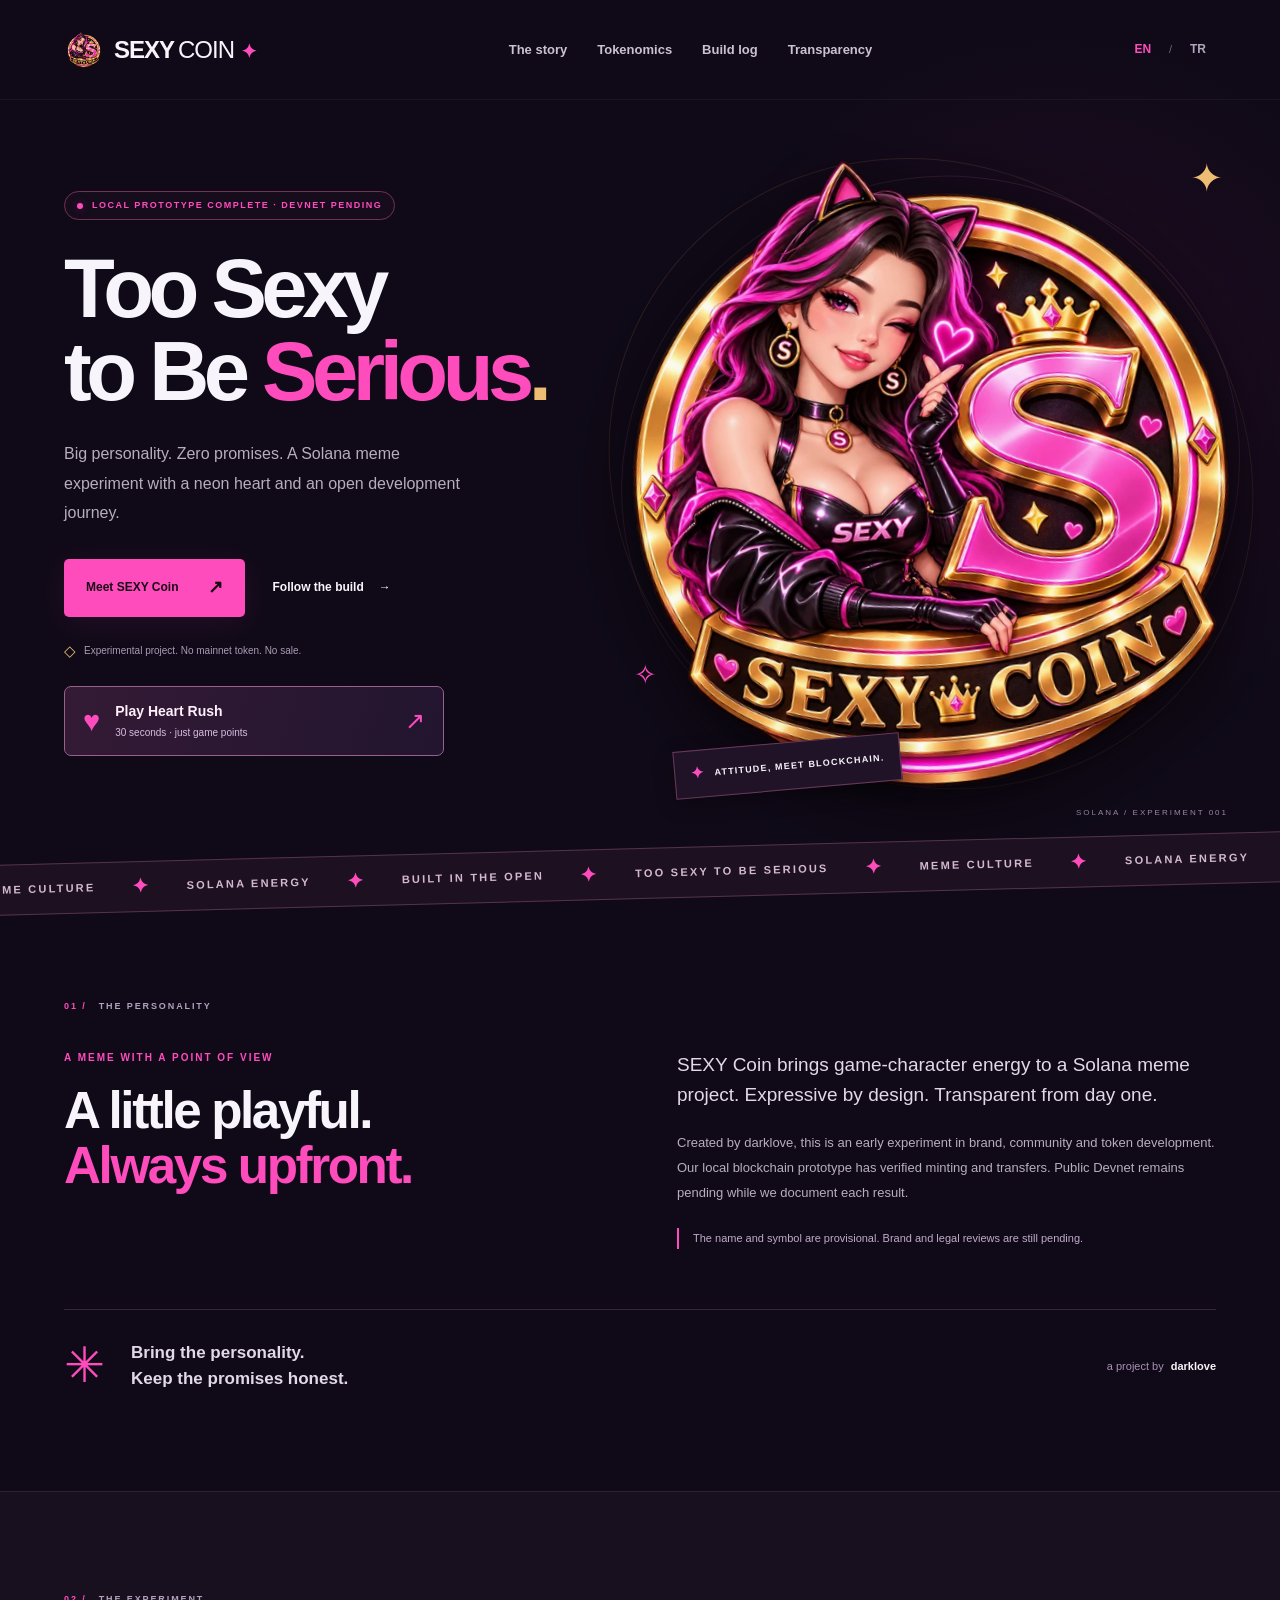
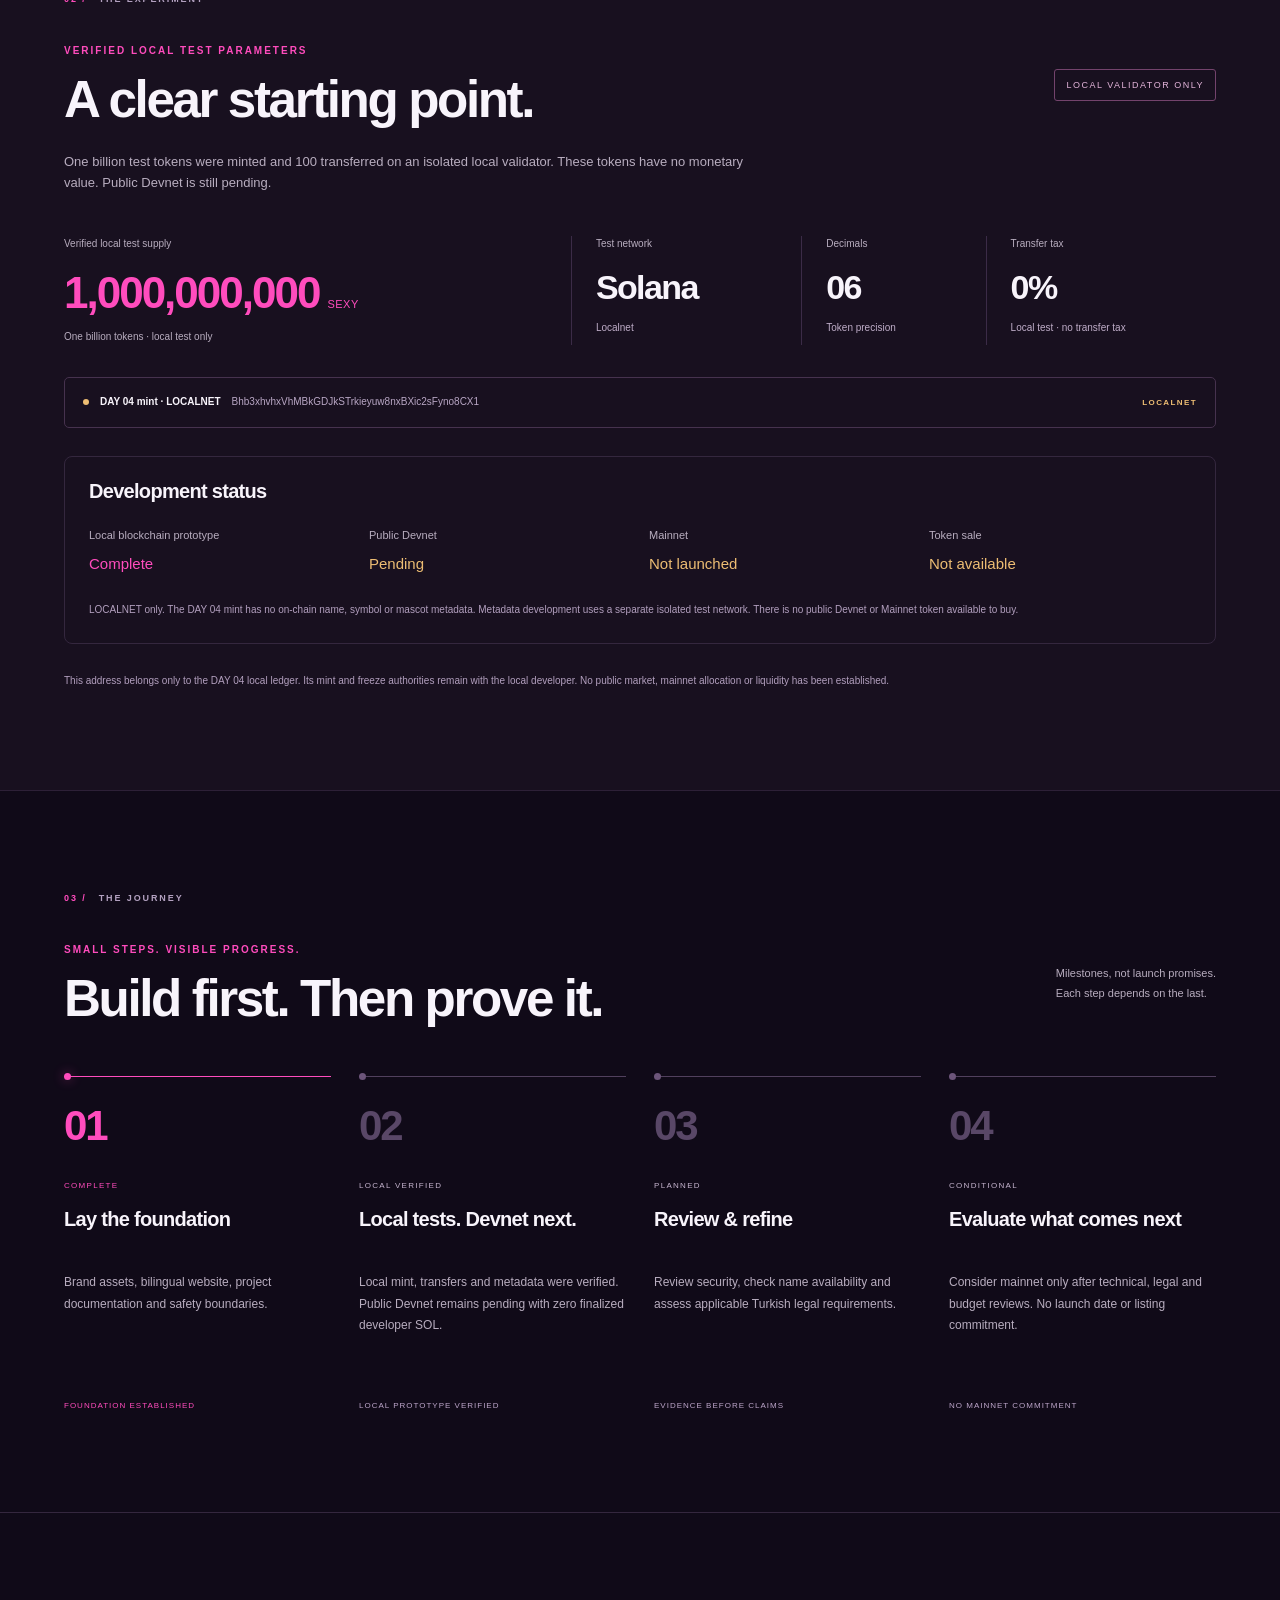
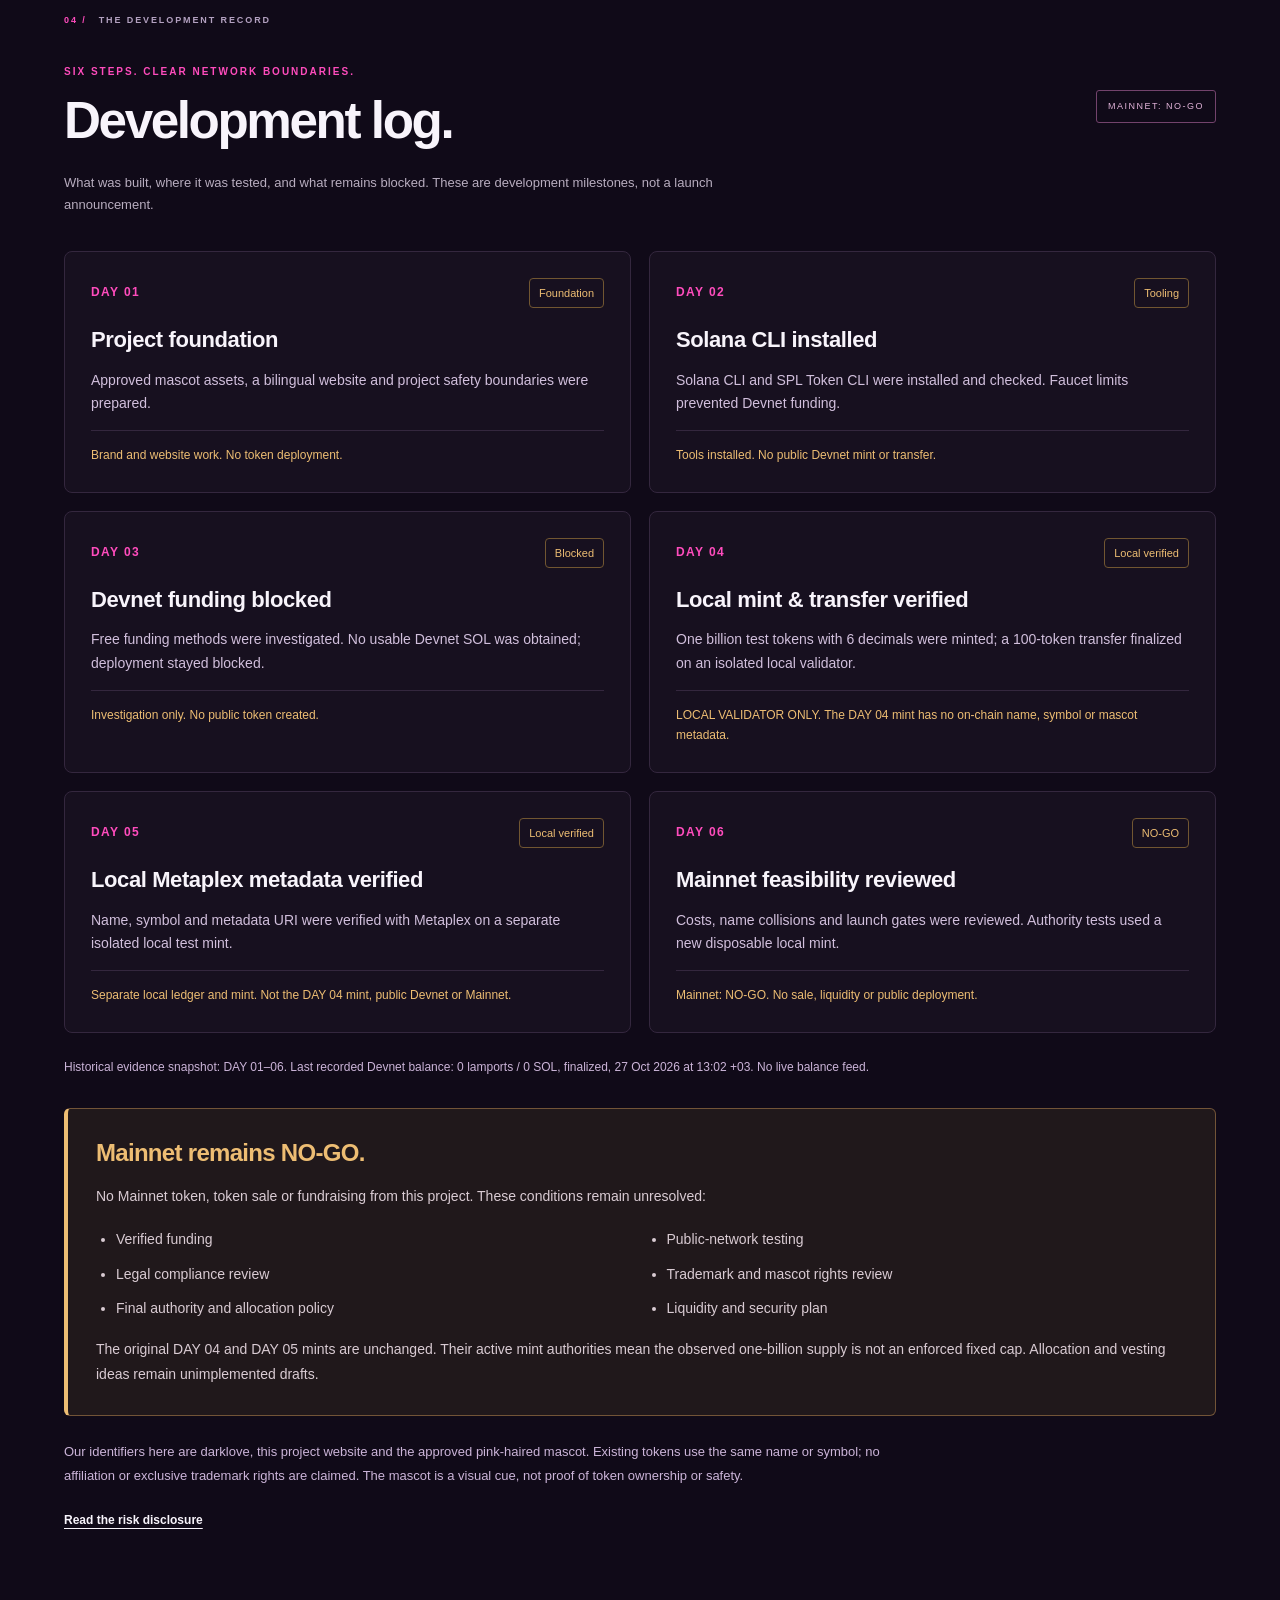
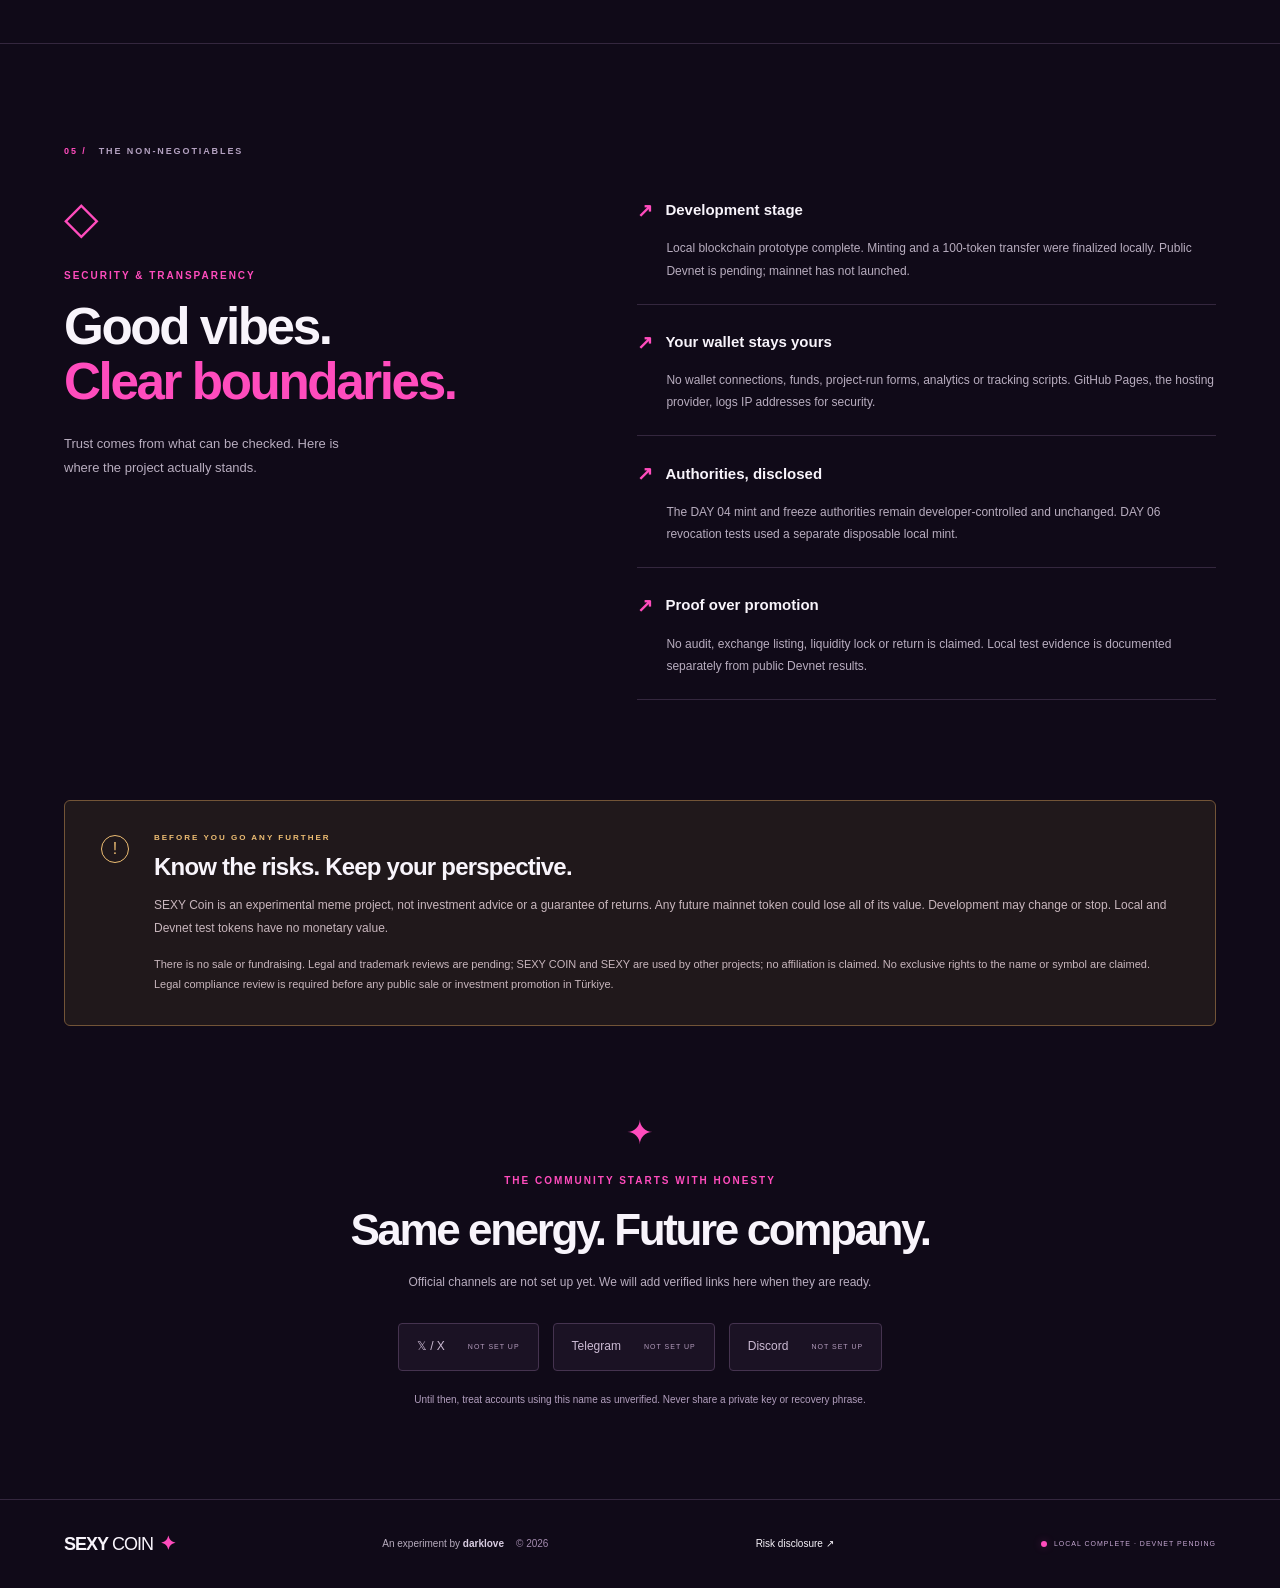
==== commit 8a248b15: "Add free bilingual Heart Rush arcade game with memory-only scores" ====
--- a/index.html
+++ b/index.html
@@ -68,6 +68,7 @@
             <a class="text-link" href="#development-log"><span data-i18n="followBuild">Follow the build</span><span aria-hidden="true">→</span></a>
           </div>
           <p class="hero-note"><span aria-hidden="true">◇</span><span data-i18n="heroNote">Experimental project. No mainnet token. No sale.</span></p>
+          <a class="play-banner" href="play/" data-game-link><span class="play-banner-heart" aria-hidden="true">♥</span><span><strong data-i18n="playHeartRush">Play Heart Rush</strong><small data-i18n="playHeartNote">30 seconds · just game points</small></span><span aria-hidden="true">↗</span></a>
         </div>
         <div class="hero-art">
           <div class="orbit orbit-one" aria-hidden="true"></div><div class="orbit orbit-two" aria-hidden="true"></div>
--- a/styles.css
+++ b/styles.css
@@ -29,3 +29,6 @@
 .log-identity{font-size:13px;line-height:1.8;max-width:850px;margin-top:24px;color:#cbb4d8}
 .log-risk-link{display:inline-flex;align-items:center;min-height:44px;margin-top:12px;text-decoration:underline;text-underline-offset:4px}
 @media(max-width:760px){.build-log-list{grid-template-columns:1fr;gap:14px;margin-top:28px}.log-card{padding:21px}.log-card h3{font-size:21px}.launch-gates{padding:21px}.launch-gates h3{font-size:22px}.launch-gates ul{grid-template-columns:1fr}.log-snapshot{font-size:12px}}
+
+/* DAY09: a purely recreational, memory-only arcade game. */
+.play-banner{display:flex;align-items:center;gap:15px;width:min(100%,380px);padding:14px 18px;border:1px solid #98618c;background:linear-gradient(110deg,#341a35,#22152f);border-radius:7px;margin-top:23px}.play-banner-heart{font-size:29px;color:var(--pink);line-height:1}.play-banner strong{display:block;font-size:14px;color:#fff0fc;line-height:1.4}.play-banner small{display:block;font-size:10px;line-height:1.5;color:#d7bedf;margin-top:3px}.play-banner>span:last-child{margin-left:auto;color:var(--pink);font-size:24px}.play-banner:hover{border-color:var(--pink)}@media(max-width:760px){.play-banner{padding:11px 14px;margin-top:21px}.play-banner strong{font-size:13px}}
